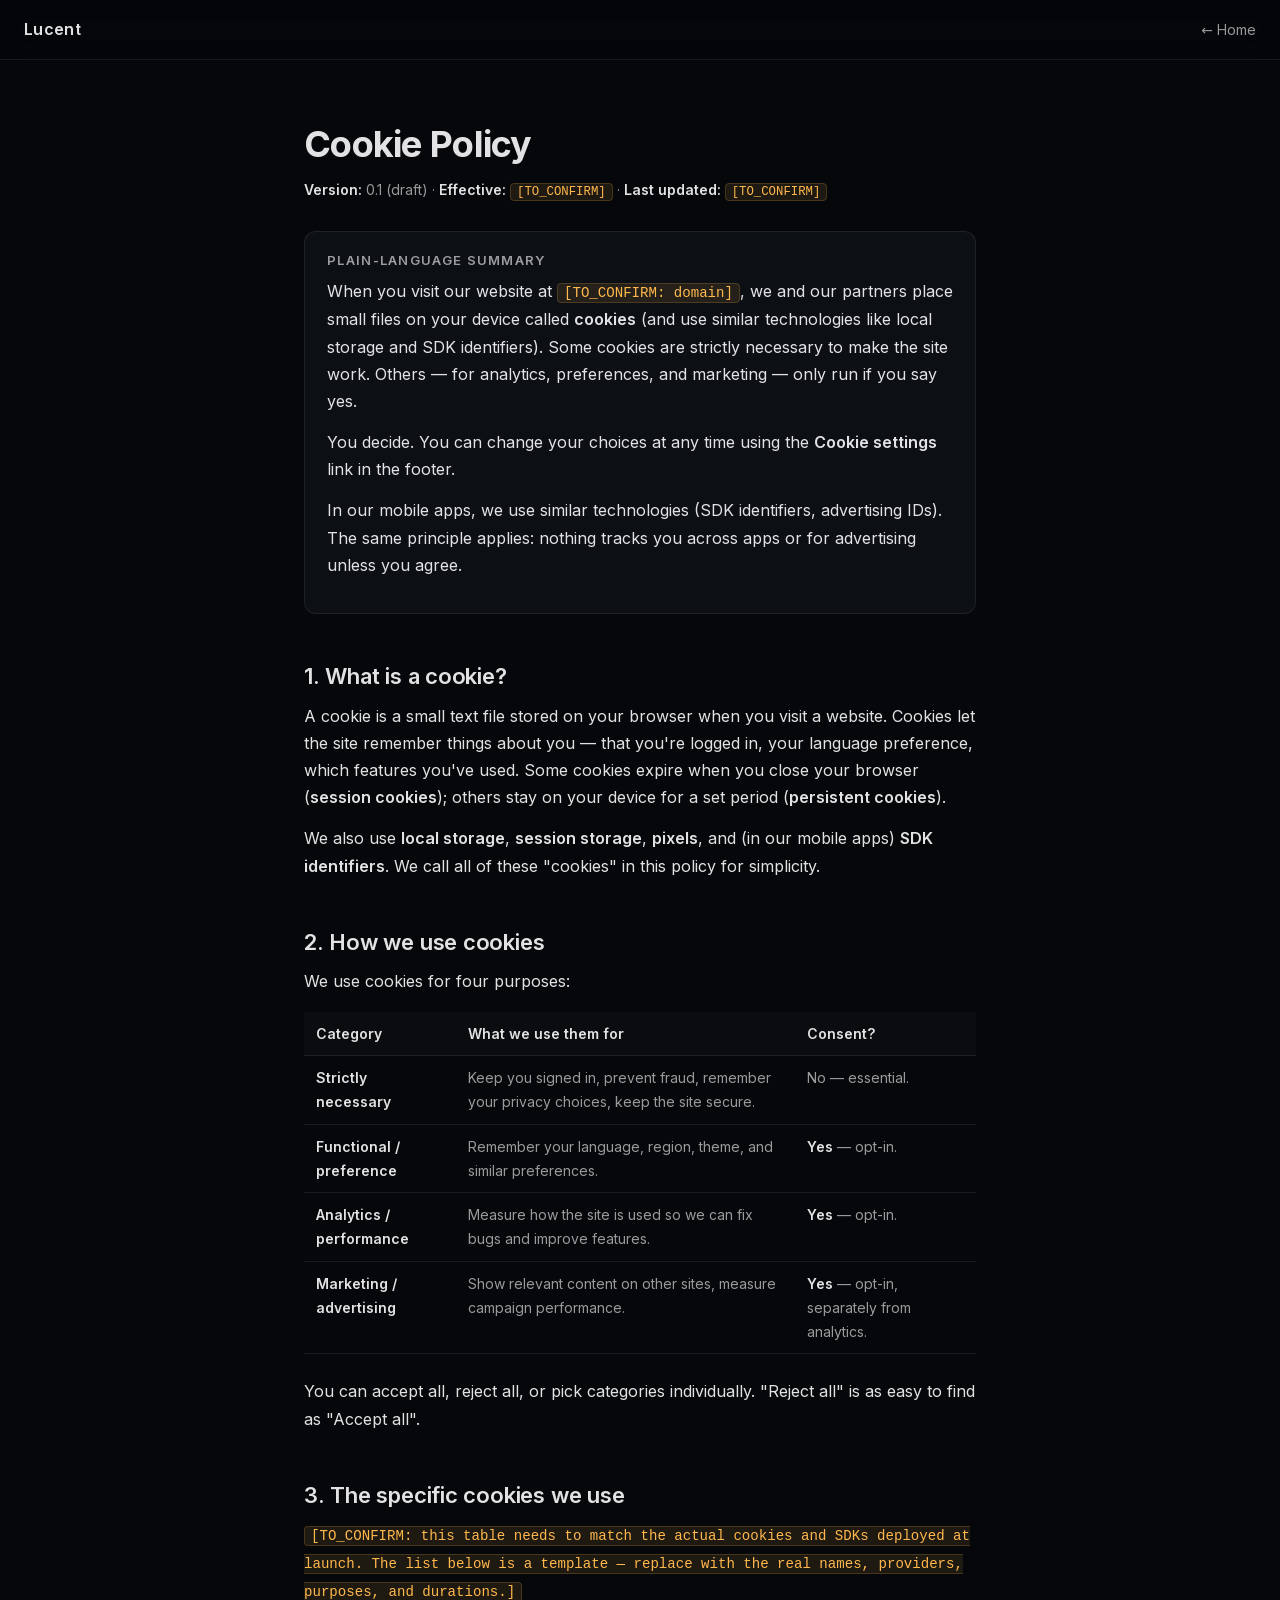
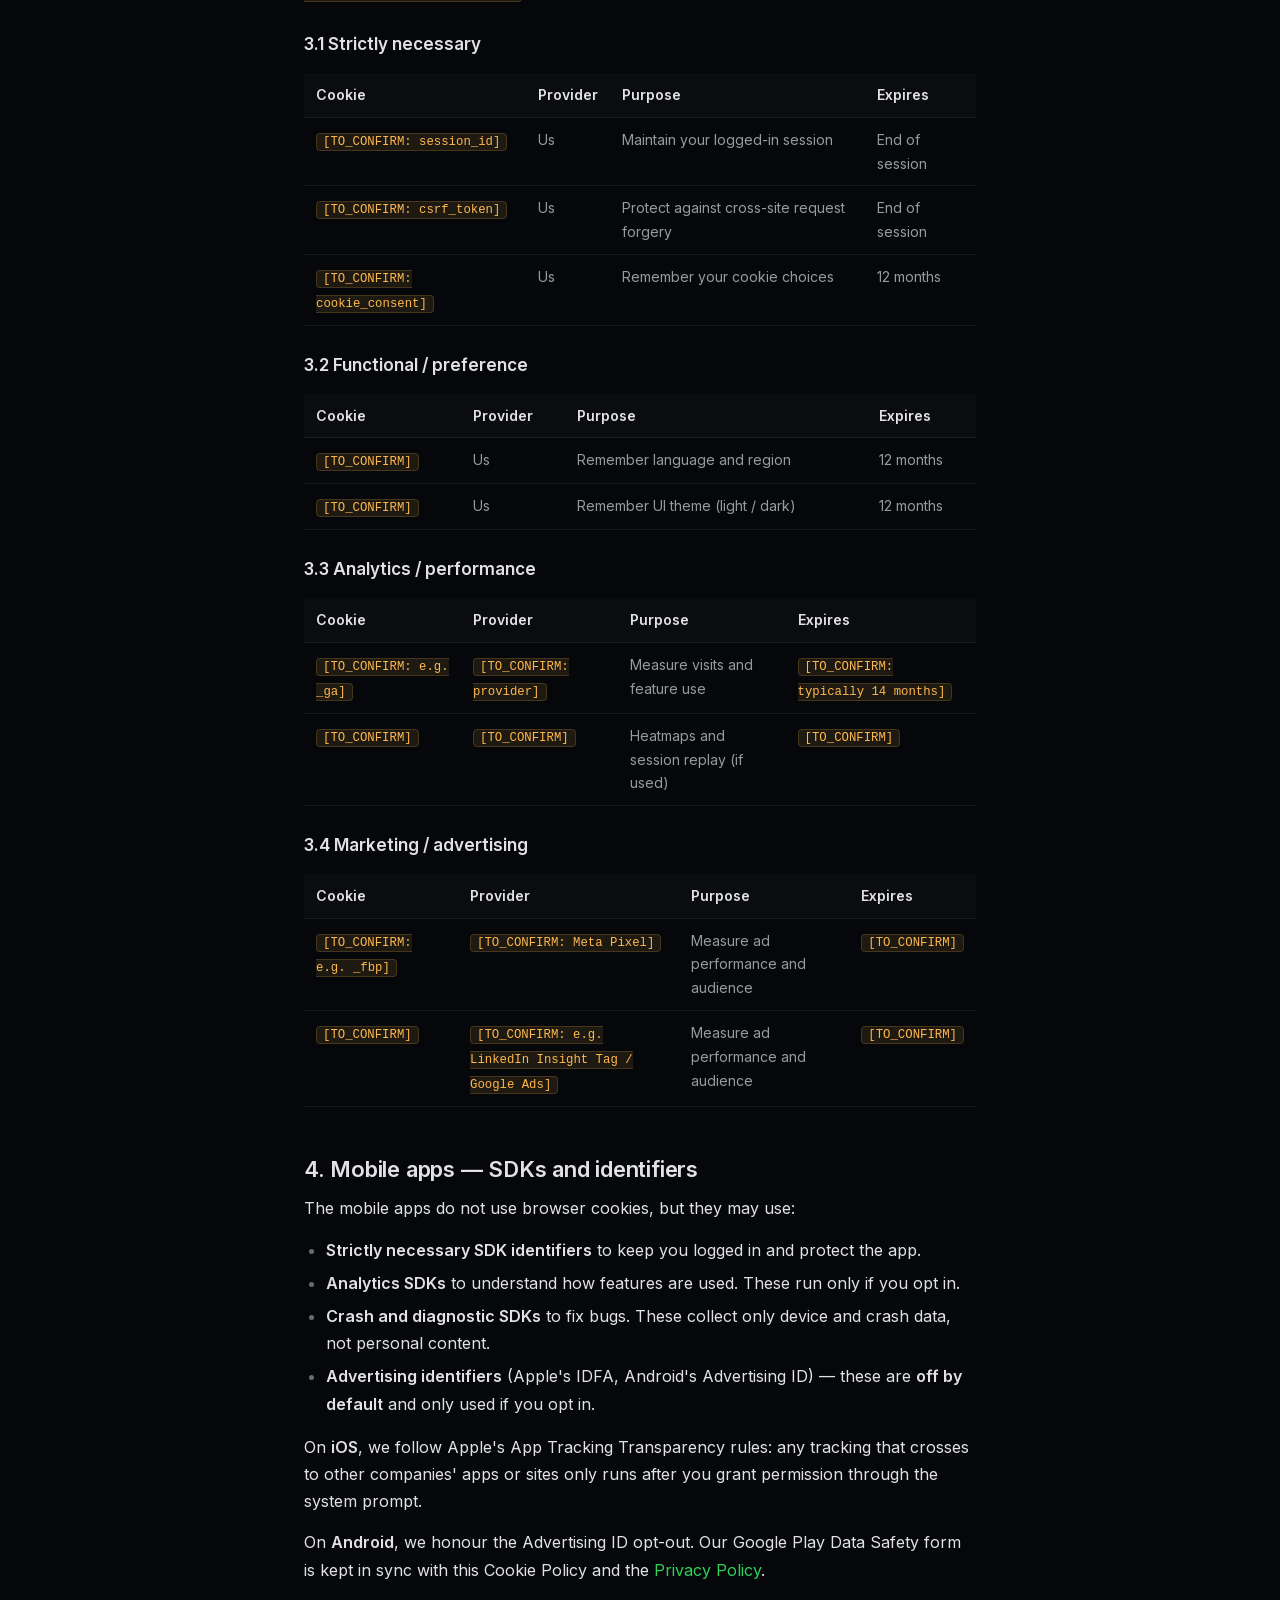
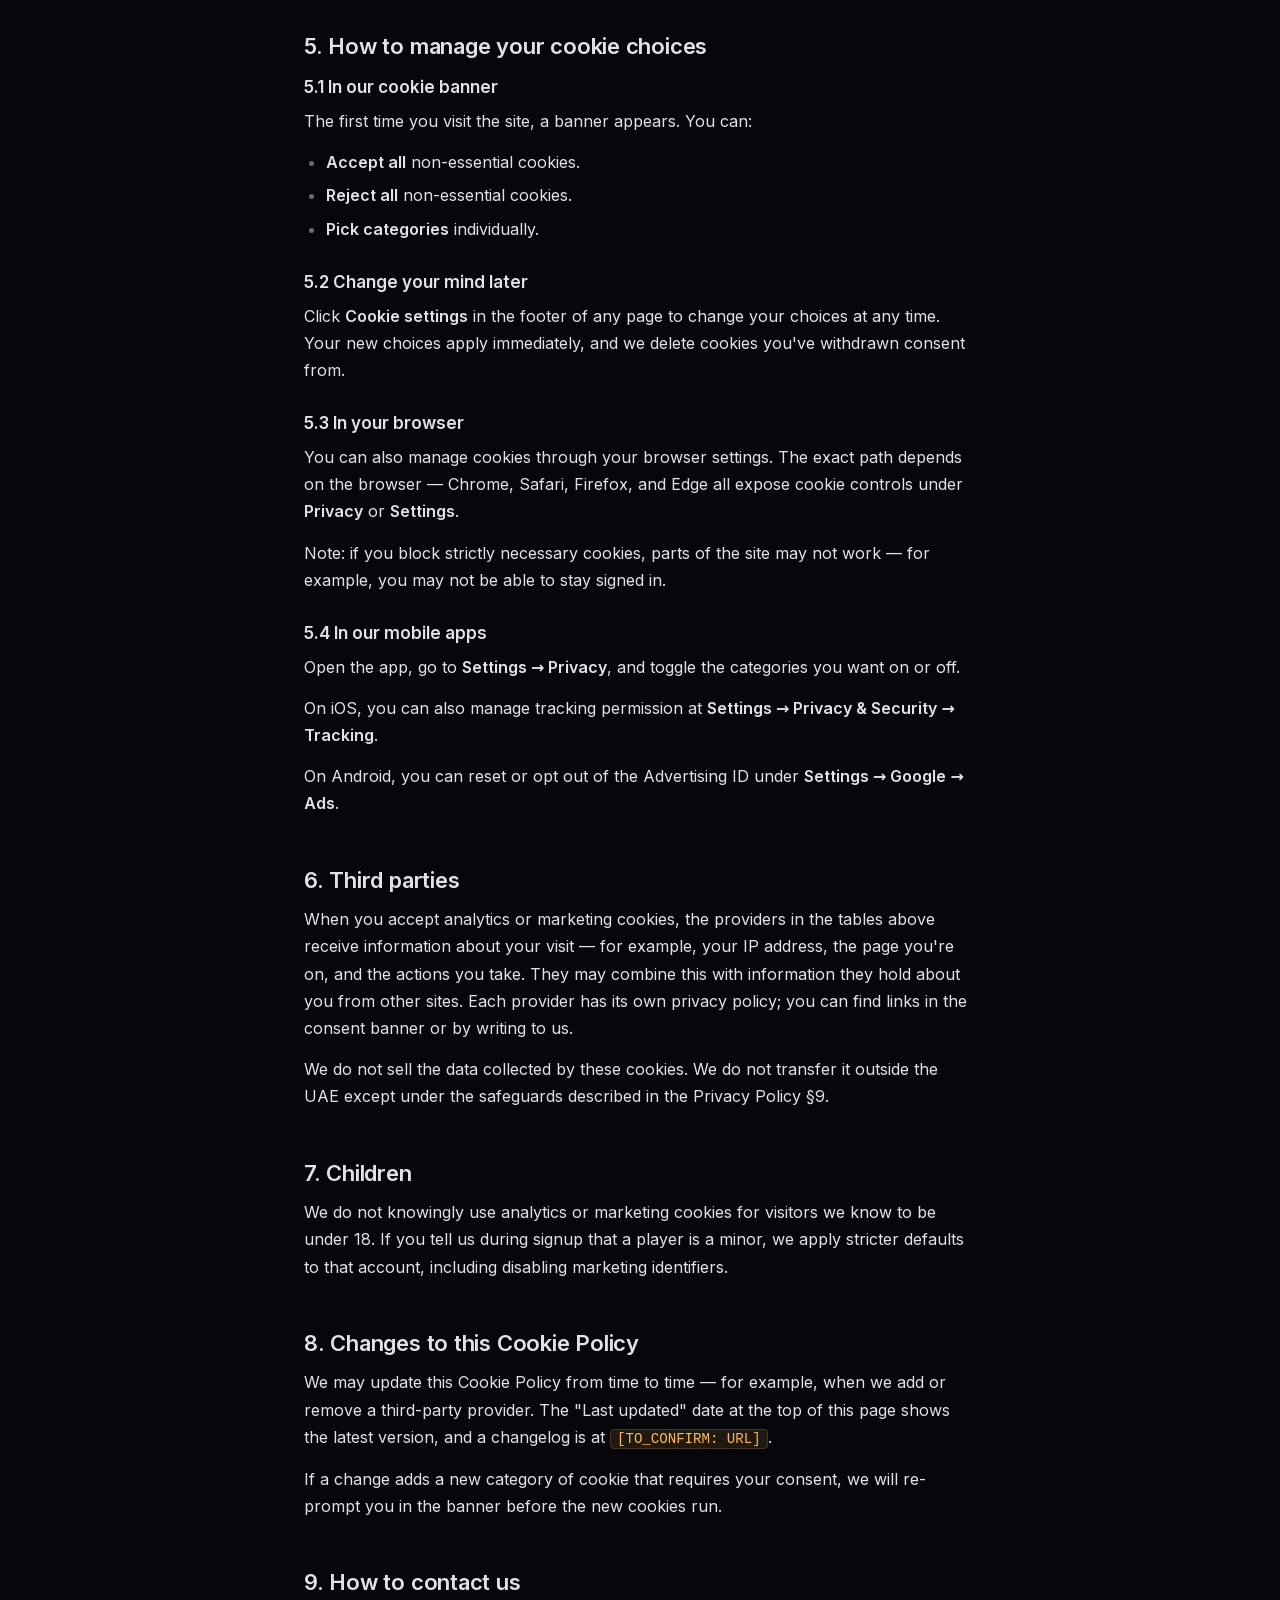
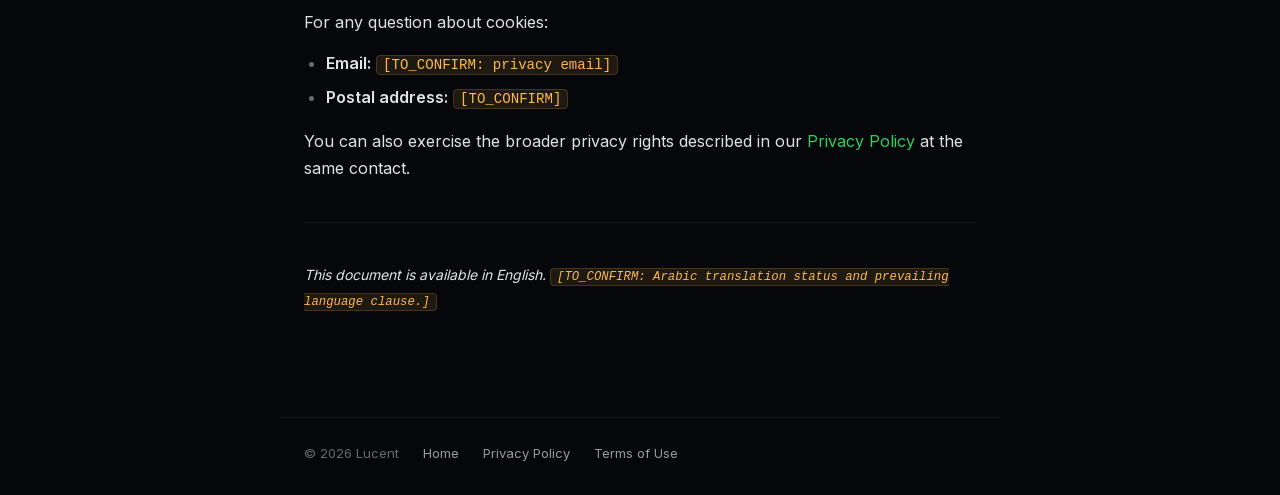
==== cookies.html @ 3e13d847 "Mobile perf, glass nav redesign, FAQ + legal pages Visual: - Translucent glass top nav using the off" ====
<!doctype html>
<html lang="en">
  <head>
    <meta charset="UTF-8" />
    <meta name="viewport" content="width=device-width, initial-scale=1.0" />
    <meta name="description" content="Lucent Cookie Policy." />
    <meta name="theme-color" content="#05070a" />
    <title>Cookie Policy &mdash; Lucent</title>
    <link rel="icon" href="data:," />
    <link rel="stylesheet" href="./assets/fonts/fonts.css" />
    <link rel="stylesheet" href="./legal-page.css" />
  </head>
  <body>
    <header class="legal-nav">
      <a class="legal-nav__brand" href="./index.html">Lucent</a>
      <a class="legal-nav__home" href="./index.html">&larr; Home</a>
    </header>

    <main class="legal">
      <h1>Cookie Policy</h1>
      <p class="meta"><strong>Version:</strong> 0.1 (draft) &middot; <strong>Effective:</strong> <code class="placeholder">[TO_CONFIRM]</code> &middot; <strong>Last updated:</strong> <code class="placeholder">[TO_CONFIRM]</code></p>

      <section class="summary">
        <h2>Plain-language summary</h2>
        <p>When you visit our website at <code class="placeholder">[TO_CONFIRM: domain]</code>, we and our partners place small files on your device called <strong>cookies</strong> (and use similar technologies like local storage and SDK identifiers). Some cookies are strictly necessary to make the site work. Others &mdash; for analytics, preferences, and marketing &mdash; only run if you say yes.</p>
        <p>You decide. You can change your choices at any time using the <strong>Cookie settings</strong> link in the footer.</p>
        <p>In our mobile apps, we use similar technologies (SDK identifiers, advertising IDs). The same principle applies: nothing tracks you across apps or for advertising unless you agree.</p>
      </section>

      <h2>1. What is a cookie?</h2>
      <p>A cookie is a small text file stored on your browser when you visit a website. Cookies let the site remember things about you &mdash; that you're logged in, your language preference, which features you've used. Some cookies expire when you close your browser (<strong>session cookies</strong>); others stay on your device for a set period (<strong>persistent cookies</strong>).</p>
      <p>We also use <strong>local storage</strong>, <strong>session storage</strong>, <strong>pixels</strong>, and (in our mobile apps) <strong>SDK identifiers</strong>. We call all of these "cookies" in this policy for simplicity.</p>

      <h2>2. How we use cookies</h2>
      <p>We use cookies for four purposes:</p>
      <table>
        <thead><tr><th>Category</th><th>What we use them for</th><th>Consent?</th></tr></thead>
        <tbody>
          <tr><td><strong>Strictly necessary</strong></td><td>Keep you signed in, prevent fraud, remember your privacy choices, keep the site secure.</td><td>No &mdash; essential.</td></tr>
          <tr><td><strong>Functional / preference</strong></td><td>Remember your language, region, theme, and similar preferences.</td><td><strong>Yes</strong> &mdash; opt-in.</td></tr>
          <tr><td><strong>Analytics / performance</strong></td><td>Measure how the site is used so we can fix bugs and improve features.</td><td><strong>Yes</strong> &mdash; opt-in.</td></tr>
          <tr><td><strong>Marketing / advertising</strong></td><td>Show relevant content on other sites, measure campaign performance.</td><td><strong>Yes</strong> &mdash; opt-in, separately from analytics.</td></tr>
        </tbody>
      </table>
      <p>You can accept all, reject all, or pick categories individually. "Reject all" is as easy to find as "Accept all".</p>

      <h2>3. The specific cookies we use</h2>
      <p><code class="placeholder">[TO_CONFIRM: this table needs to match the actual cookies and SDKs deployed at launch. The list below is a template &mdash; replace with the real names, providers, purposes, and durations.]</code></p>

      <h3>3.1 Strictly necessary</h3>
      <table>
        <thead><tr><th>Cookie</th><th>Provider</th><th>Purpose</th><th>Expires</th></tr></thead>
        <tbody>
          <tr><td><code class="placeholder">[TO_CONFIRM: session_id]</code></td><td>Us</td><td>Maintain your logged-in session</td><td>End of session</td></tr>
          <tr><td><code class="placeholder">[TO_CONFIRM: csrf_token]</code></td><td>Us</td><td>Protect against cross-site request forgery</td><td>End of session</td></tr>
          <tr><td><code class="placeholder">[TO_CONFIRM: cookie_consent]</code></td><td>Us</td><td>Remember your cookie choices</td><td>12 months</td></tr>
        </tbody>
      </table>

      <h3>3.2 Functional / preference</h3>
      <table>
        <thead><tr><th>Cookie</th><th>Provider</th><th>Purpose</th><th>Expires</th></tr></thead>
        <tbody>
          <tr><td><code class="placeholder">[TO_CONFIRM]</code></td><td>Us</td><td>Remember language and region</td><td>12 months</td></tr>
          <tr><td><code class="placeholder">[TO_CONFIRM]</code></td><td>Us</td><td>Remember UI theme (light / dark)</td><td>12 months</td></tr>
        </tbody>
      </table>

      <h3>3.3 Analytics / performance</h3>
      <table>
        <thead><tr><th>Cookie</th><th>Provider</th><th>Purpose</th><th>Expires</th></tr></thead>
        <tbody>
          <tr><td><code class="placeholder">[TO_CONFIRM: e.g. _ga]</code></td><td><code class="placeholder">[TO_CONFIRM: provider]</code></td><td>Measure visits and feature use</td><td><code class="placeholder">[TO_CONFIRM: typically 14 months]</code></td></tr>
          <tr><td><code class="placeholder">[TO_CONFIRM]</code></td><td><code class="placeholder">[TO_CONFIRM]</code></td><td>Heatmaps and session replay (if used)</td><td><code class="placeholder">[TO_CONFIRM]</code></td></tr>
        </tbody>
      </table>

      <h3>3.4 Marketing / advertising</h3>
      <table>
        <thead><tr><th>Cookie</th><th>Provider</th><th>Purpose</th><th>Expires</th></tr></thead>
        <tbody>
          <tr><td><code class="placeholder">[TO_CONFIRM: e.g. _fbp]</code></td><td><code class="placeholder">[TO_CONFIRM: Meta Pixel]</code></td><td>Measure ad performance and audience</td><td><code class="placeholder">[TO_CONFIRM]</code></td></tr>
          <tr><td><code class="placeholder">[TO_CONFIRM]</code></td><td><code class="placeholder">[TO_CONFIRM: e.g. LinkedIn Insight Tag / Google Ads]</code></td><td>Measure ad performance and audience</td><td><code class="placeholder">[TO_CONFIRM]</code></td></tr>
        </tbody>
      </table>

      <h2>4. Mobile apps &mdash; SDKs and identifiers</h2>
      <p>The mobile apps do not use browser cookies, but they may use:</p>
      <ul>
        <li><strong>Strictly necessary SDK identifiers</strong> to keep you logged in and protect the app.</li>
        <li><strong>Analytics SDKs</strong> to understand how features are used. These run only if you opt in.</li>
        <li><strong>Crash and diagnostic SDKs</strong> to fix bugs. These collect only device and crash data, not personal content.</li>
        <li><strong>Advertising identifiers</strong> (Apple's IDFA, Android's Advertising ID) &mdash; these are <strong>off by default</strong> and only used if you opt in.</li>
      </ul>
      <p>On <strong>iOS</strong>, we follow Apple's App Tracking Transparency rules: any tracking that crosses to other companies' apps or sites only runs after you grant permission through the system prompt.</p>
      <p>On <strong>Android</strong>, we honour the Advertising ID opt-out. Our Google Play Data Safety form is kept in sync with this Cookie Policy and the <a href="./privacy.html">Privacy Policy</a>.</p>

      <h2>5. How to manage your cookie choices</h2>

      <h3>5.1 In our cookie banner</h3>
      <p>The first time you visit the site, a banner appears. You can:</p>
      <ul>
        <li><strong>Accept all</strong> non-essential cookies.</li>
        <li><strong>Reject all</strong> non-essential cookies.</li>
        <li><strong>Pick categories</strong> individually.</li>
      </ul>

      <h3>5.2 Change your mind later</h3>
      <p>Click <strong>Cookie settings</strong> in the footer of any page to change your choices at any time. Your new choices apply immediately, and we delete cookies you've withdrawn consent from.</p>

      <h3>5.3 In your browser</h3>
      <p>You can also manage cookies through your browser settings. The exact path depends on the browser &mdash; Chrome, Safari, Firefox, and Edge all expose cookie controls under <strong>Privacy</strong> or <strong>Settings</strong>.</p>
      <p>Note: if you block strictly necessary cookies, parts of the site may not work &mdash; for example, you may not be able to stay signed in.</p>

      <h3>5.4 In our mobile apps</h3>
      <p>Open the app, go to <strong>Settings &rarr; Privacy</strong>, and toggle the categories you want on or off.</p>
      <p>On iOS, you can also manage tracking permission at <strong>Settings &rarr; Privacy &amp; Security &rarr; Tracking</strong>.</p>
      <p>On Android, you can reset or opt out of the Advertising ID under <strong>Settings &rarr; Google &rarr; Ads</strong>.</p>

      <h2>6. Third parties</h2>
      <p>When you accept analytics or marketing cookies, the providers in the tables above receive information about your visit &mdash; for example, your IP address, the page you're on, and the actions you take. They may combine this with information they hold about you from other sites. Each provider has its own privacy policy; you can find links in the consent banner or by writing to us.</p>
      <p>We do not sell the data collected by these cookies. We do not transfer it outside the UAE except under the safeguards described in the Privacy Policy &sect;9.</p>

      <h2>7. Children</h2>
      <p>We do not knowingly use analytics or marketing cookies for visitors we know to be under 18. If you tell us during signup that a player is a minor, we apply stricter defaults to that account, including disabling marketing identifiers.</p>

      <h2>8. Changes to this Cookie Policy</h2>
      <p>We may update this Cookie Policy from time to time &mdash; for example, when we add or remove a third-party provider. The "Last updated" date at the top of this page shows the latest version, and a changelog is at <code class="placeholder">[TO_CONFIRM: URL]</code>.</p>
      <p>If a change adds a new category of cookie that requires your consent, we will re-prompt you in the banner before the new cookies run.</p>

      <h2>9. How to contact us</h2>
      <p>For any question about cookies:</p>
      <ul>
        <li><strong>Email:</strong> <code class="placeholder">[TO_CONFIRM: privacy email]</code></li>
        <li><strong>Postal address:</strong> <code class="placeholder">[TO_CONFIRM]</code></li>
      </ul>
      <p>You can also exercise the broader privacy rights described in our <a href="./privacy.html">Privacy Policy</a> at the same contact.</p>

      <hr />
      <p class="meta"><em>This document is available in English. <code class="placeholder">[TO_CONFIRM: Arabic translation status and prevailing language clause.]</code></em></p>
    </main>

    <footer class="legal-footer">
      <span>&copy; 2026 Lucent</span>
      <a href="./index.html">Home</a>
      <a href="./privacy.html">Privacy Policy</a>
      <a href="./terms.html">Terms of Use</a>
    </footer>
  </body>
</html>
---- assets/fonts/fonts.css ----
/* Self-hosted fonts, latin subset only.
   Replaces the Google Fonts CSS link to remove an external DNS roundtrip
   and trim payload. Total: ~76 KB across 4 files. */

@font-face {
  font-family: 'Inter';
  font-style: normal;
  font-weight: 300 700;
  font-display: swap;
  src: url('./Inter-Variable-latin.woff2') format('woff2-variations'),
       url('./Inter-Variable-latin.woff2') format('woff2');
  unicode-range: U+0000-00FF, U+0131, U+0152-0153, U+02BB-02BC, U+02C6, U+02DA, U+02DC, U+0304, U+0308, U+0329, U+2000-206F, U+20AC, U+2122, U+2191, U+2193, U+2212, U+2215, U+FEFF, U+FFFD;
}

@font-face {
  font-family: 'Oswald';
  font-style: normal;
  font-weight: 600;
  font-display: swap;
  src: url('./Oswald-600-latin.woff2') format('woff2');
  unicode-range: U+0000-00FF, U+0131, U+0152-0153, U+02BB-02BC, U+02C6, U+02DA, U+02DC, U+0304, U+0308, U+0329, U+2000-206F, U+20AC, U+2122, U+2191, U+2193, U+2212, U+2215, U+FEFF, U+FFFD;
}

@font-face {
  font-family: 'Poppins';
  font-style: normal;
  font-weight: 400;
  font-display: swap;
  src: url('./Poppins-400-latin.woff2') format('woff2');
  unicode-range: U+0000-00FF, U+0131, U+0152-0153, U+02BB-02BC, U+02C6, U+02DA, U+02DC, U+0304, U+0308, U+0329, U+2000-206F, U+20AC, U+2122, U+2191, U+2193, U+2212, U+2215, U+FEFF, U+FFFD;
}

@font-face {
  font-family: 'Poppins';
  font-style: normal;
  font-weight: 500;
  font-display: swap;
  src: url('./Poppins-500-latin.woff2') format('woff2');
  unicode-range: U+0000-00FF, U+0131, U+0152-0153, U+02BB-02BC, U+02C6, U+02DA, U+02DC, U+0304, U+0308, U+0329, U+2000-206F, U+20AC, U+2122, U+2191, U+2193, U+2212, U+2215, U+FEFF, U+FFFD;
}
---- legal-page.css ----
/* Legal page (privacy / terms / cookies)
   Minimal, readable, dark-themed to match the marketing site.
   No dependency on the marketing-page stylesheets. */

:root {
  --legal-bg: #05070a;
  --legal-surface: #0c0f14;
  --legal-text: rgba(245, 245, 247, 0.92);
  --legal-text-muted: rgba(245, 245, 247, 0.62);
  --legal-text-faint: rgba(245, 245, 247, 0.42);
  --legal-rule: rgba(245, 245, 247, 0.08);
  --legal-accent: #30d158;
  --legal-warn: #ffb84d;
  --legal-max-width: 720px;
}

* { box-sizing: border-box; }

html { -webkit-text-size-adjust: 100%; }

body {
  margin: 0;
  background: var(--legal-bg);
  color: var(--legal-text);
  font-family: 'Inter', system-ui, -apple-system, BlinkMacSystemFont, sans-serif;
  font-size: 16px;
  line-height: 1.7;
  font-weight: 400;
  -webkit-font-smoothing: antialiased;
  -moz-osx-font-smoothing: grayscale;
}

a { color: var(--legal-accent); text-decoration: none; }
a:hover, a:focus-visible { text-decoration: underline; text-underline-offset: 3px; }
a:focus-visible { outline: 2px solid var(--legal-accent); outline-offset: 3px; border-radius: 2px; }

.legal-nav {
  position: sticky;
  top: 0;
  z-index: 10;
  display: flex;
  align-items: center;
  justify-content: space-between;
  padding: 16px 24px;
  background: rgba(5, 7, 10, 0.85);
  backdrop-filter: blur(14px);
  border-bottom: 1px solid var(--legal-rule);
}

.legal-nav__brand {
  font-weight: 600;
  font-size: 16px;
  letter-spacing: 0.02em;
  color: var(--legal-text);
}

.legal-nav__home {
  font-size: 14px;
  color: var(--legal-text-muted);
}

.legal-nav__home:hover { color: var(--legal-text); text-decoration: none; }

main.legal {
  max-width: var(--legal-max-width);
  margin: 0 auto;
  padding: 64px 24px 96px;
}

.legal h1 {
  font-size: 36px;
  line-height: 1.15;
  font-weight: 700;
  margin: 0 0 12px;
  letter-spacing: -0.02em;
}

.legal h2 {
  font-size: 22px;
  line-height: 1.3;
  font-weight: 600;
  margin: 48px 0 12px;
  letter-spacing: -0.01em;
}

.legal h3 {
  font-size: 17px;
  line-height: 1.4;
  font-weight: 600;
  margin: 28px 0 8px;
  color: var(--legal-text);
}

.legal h2 + h3 { margin-top: 16px; }

.legal p { margin: 0 0 14px; }

.legal ul, .legal ol { margin: 0 0 16px; padding-left: 22px; }
.legal li { margin-bottom: 6px; }
.legal li::marker { color: var(--legal-text-faint); }

.legal strong { color: var(--legal-text); font-weight: 600; }
.legal em { color: var(--legal-text); font-style: italic; }

.legal hr {
  border: 0;
  height: 1px;
  background: var(--legal-rule);
  margin: 40px 0;
}

.legal blockquote {
  margin: 16px 0;
  padding: 12px 16px;
  border-left: 2px solid var(--legal-accent);
  color: var(--legal-text-muted);
  background: rgba(48, 209, 88, 0.04);
}

.legal .meta {
  color: var(--legal-text-muted);
  font-size: 14px;
  margin: 0 0 8px;
}

.legal .summary {
  padding: 20px 22px;
  background: var(--legal-surface);
  border: 1px solid var(--legal-rule);
  border-radius: 12px;
  margin: 28px 0;
}

.legal .summary h2 {
  font-size: 13px;
  font-weight: 600;
  text-transform: uppercase;
  letter-spacing: 0.1em;
  color: var(--legal-text-muted);
  margin: 0 0 10px;
}

.legal table {
  width: 100%;
  border-collapse: collapse;
  margin: 16px 0 24px;
  font-size: 14px;
}

.legal th, .legal td {
  text-align: left;
  vertical-align: top;
  padding: 10px 12px;
  border-bottom: 1px solid var(--legal-rule);
}

.legal th {
  font-weight: 600;
  color: var(--legal-text);
  background: rgba(245, 245, 247, 0.02);
}

.legal td { color: var(--legal-text-muted); }

.legal code, .legal .placeholder {
  font-family: ui-monospace, 'SF Mono', Menlo, Consolas, monospace;
  font-size: 0.88em;
  padding: 1px 6px;
  background: rgba(255, 184, 77, 0.1);
  color: var(--legal-warn);
  border-radius: 4px;
  border: 1px solid rgba(255, 184, 77, 0.18);
}

.legal-footer {
  max-width: var(--legal-max-width);
  margin: 0 auto;
  padding: 24px 24px 48px;
  border-top: 1px solid var(--legal-rule);
  display: flex;
  flex-wrap: wrap;
  gap: 12px 24px;
  font-size: 13px;
  color: var(--legal-text-faint);
}

.legal-footer a { color: var(--legal-text-muted); }
.legal-footer a:hover { color: var(--legal-text); text-decoration: none; }

@media (max-width: 540px) {
  main.legal { padding: 40px 20px 64px; }
  .legal h1 { font-size: 28px; }
  .legal h2 { font-size: 19px; margin-top: 36px; }
  .legal table { font-size: 13px; }
  .legal th, .legal td { padding: 8px 10px; }
}
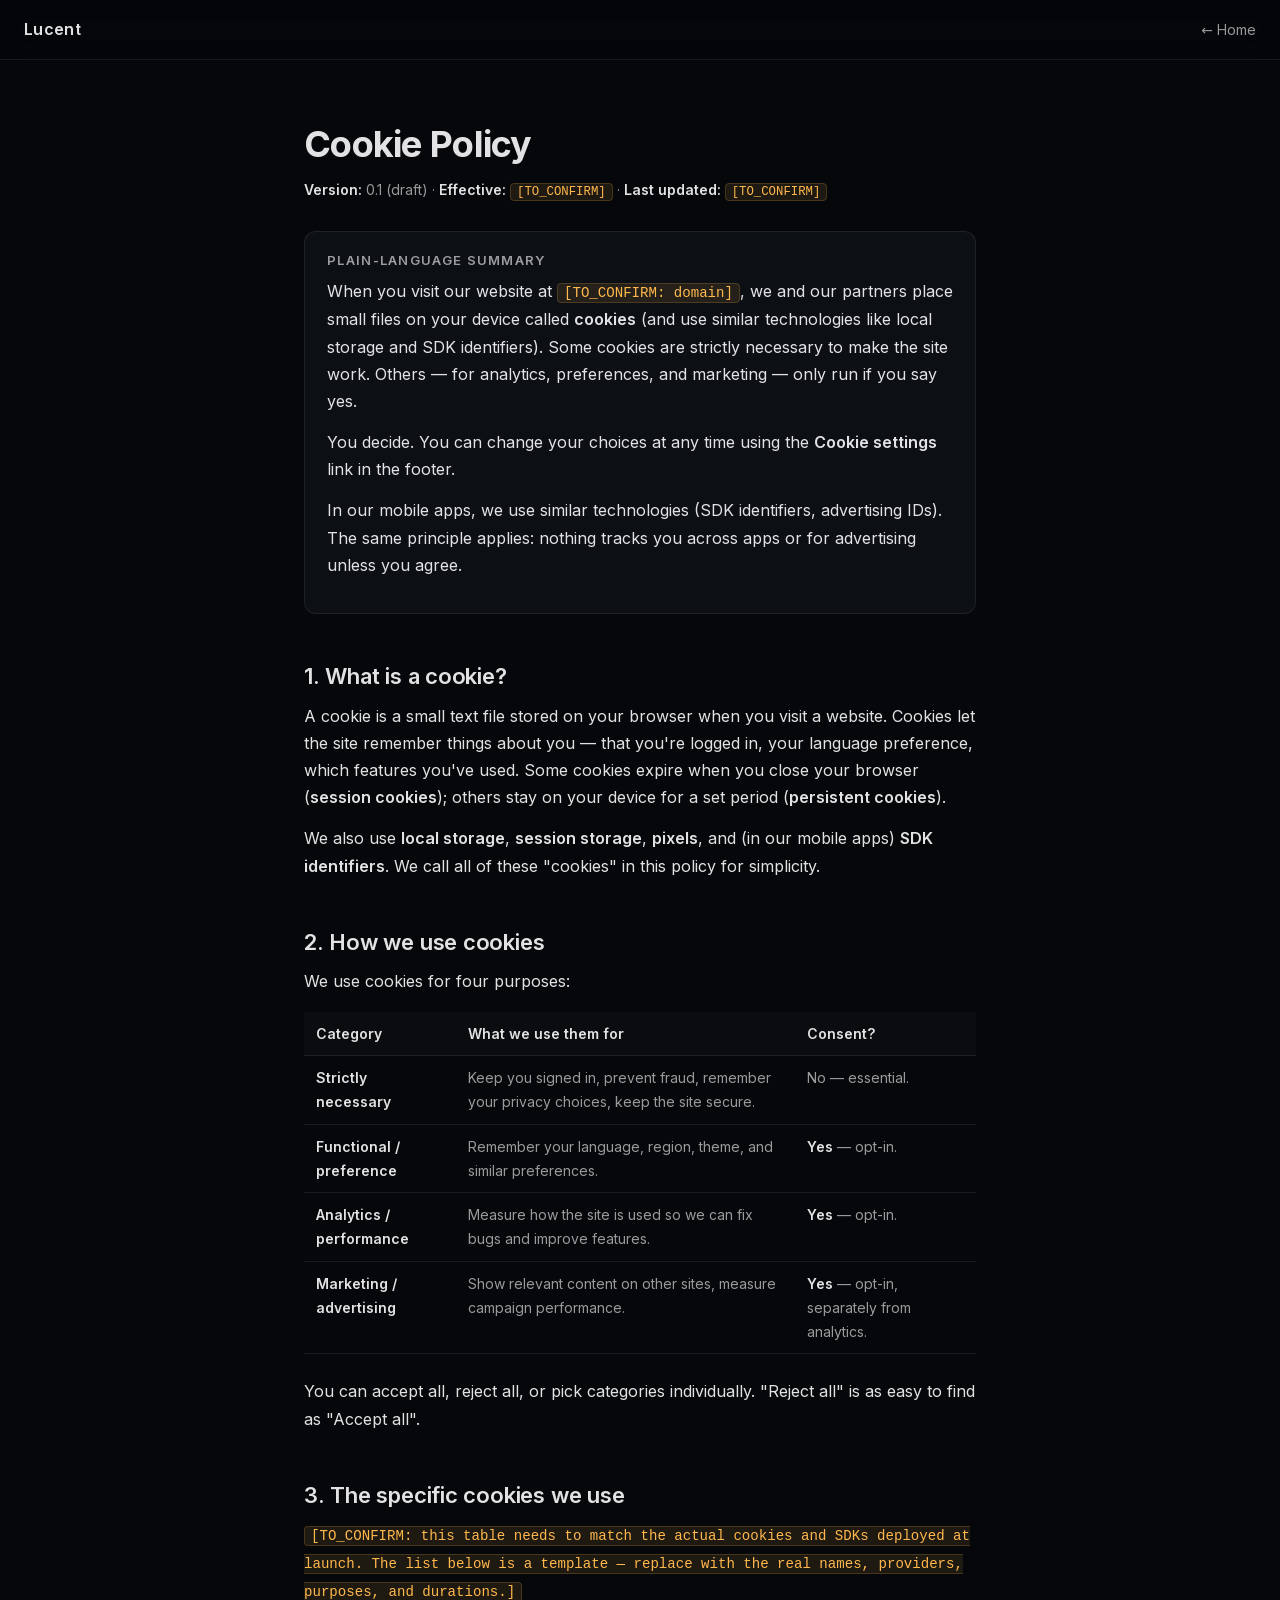
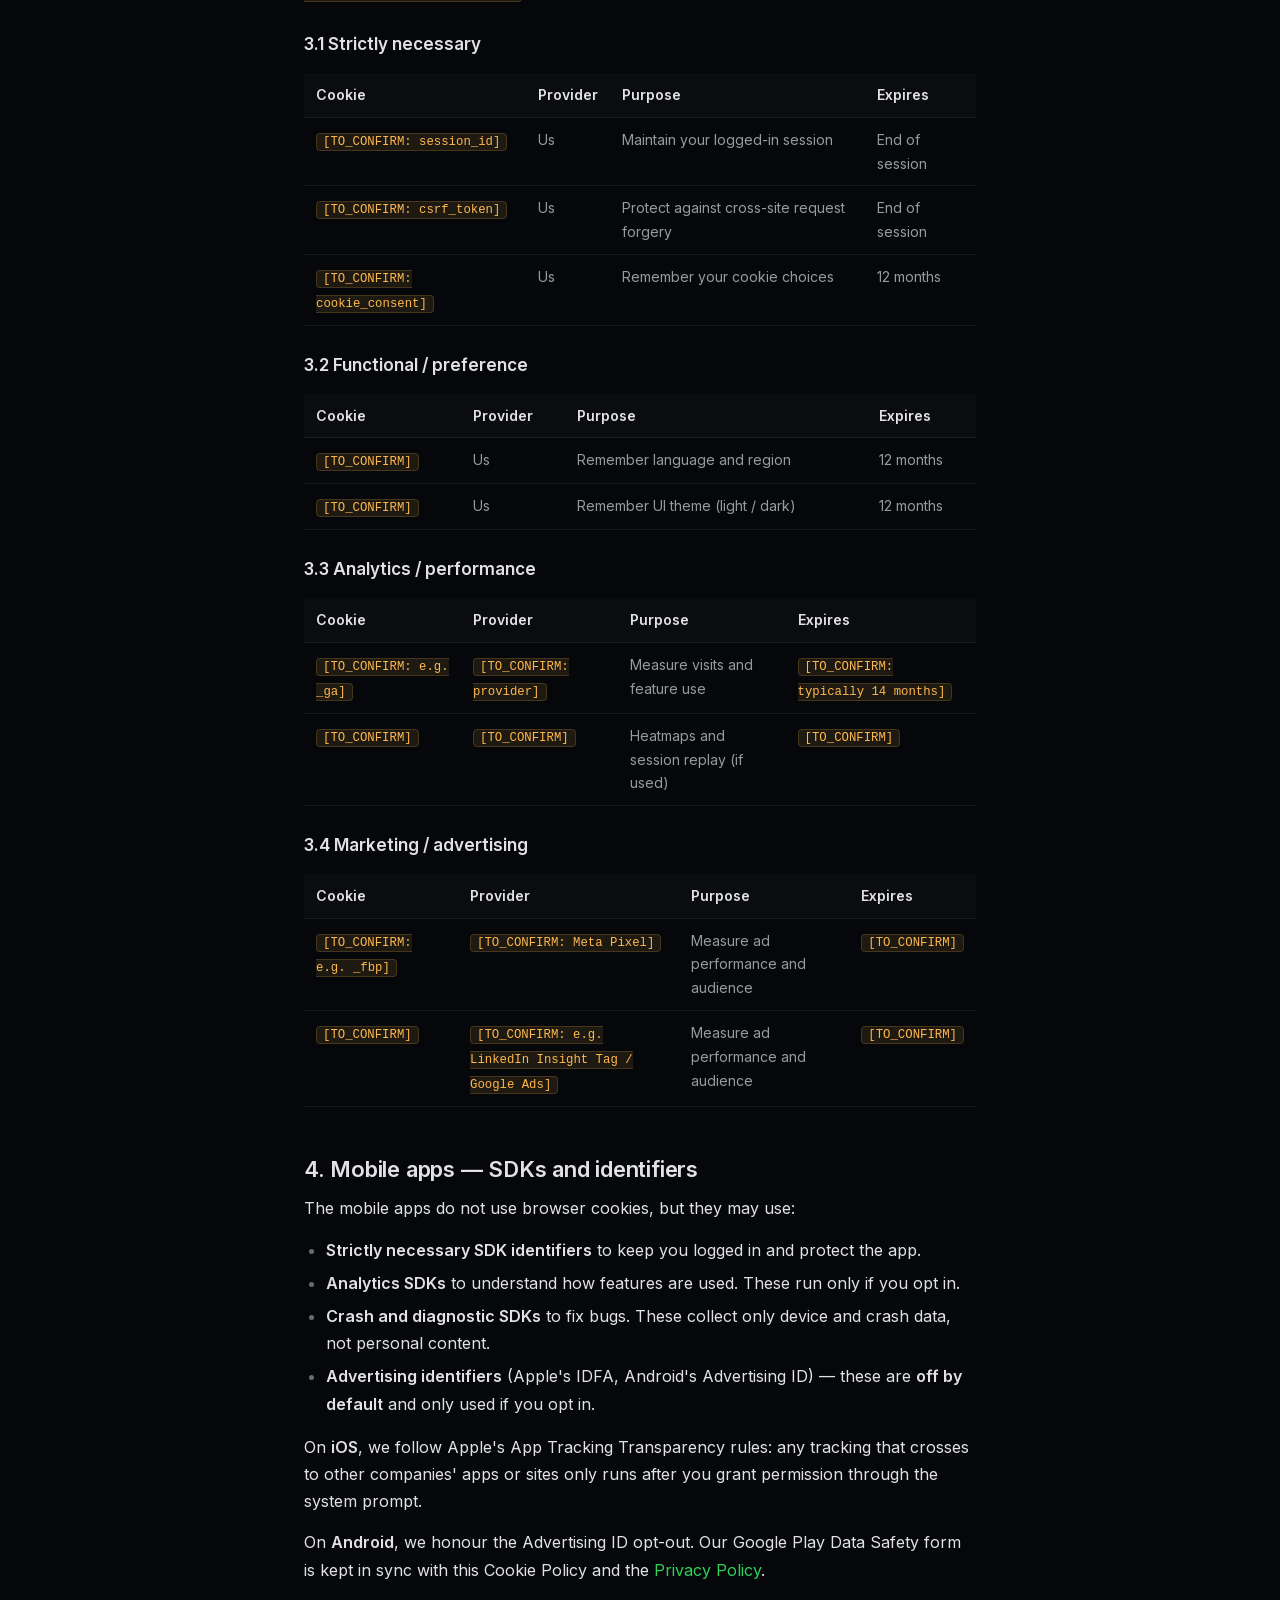
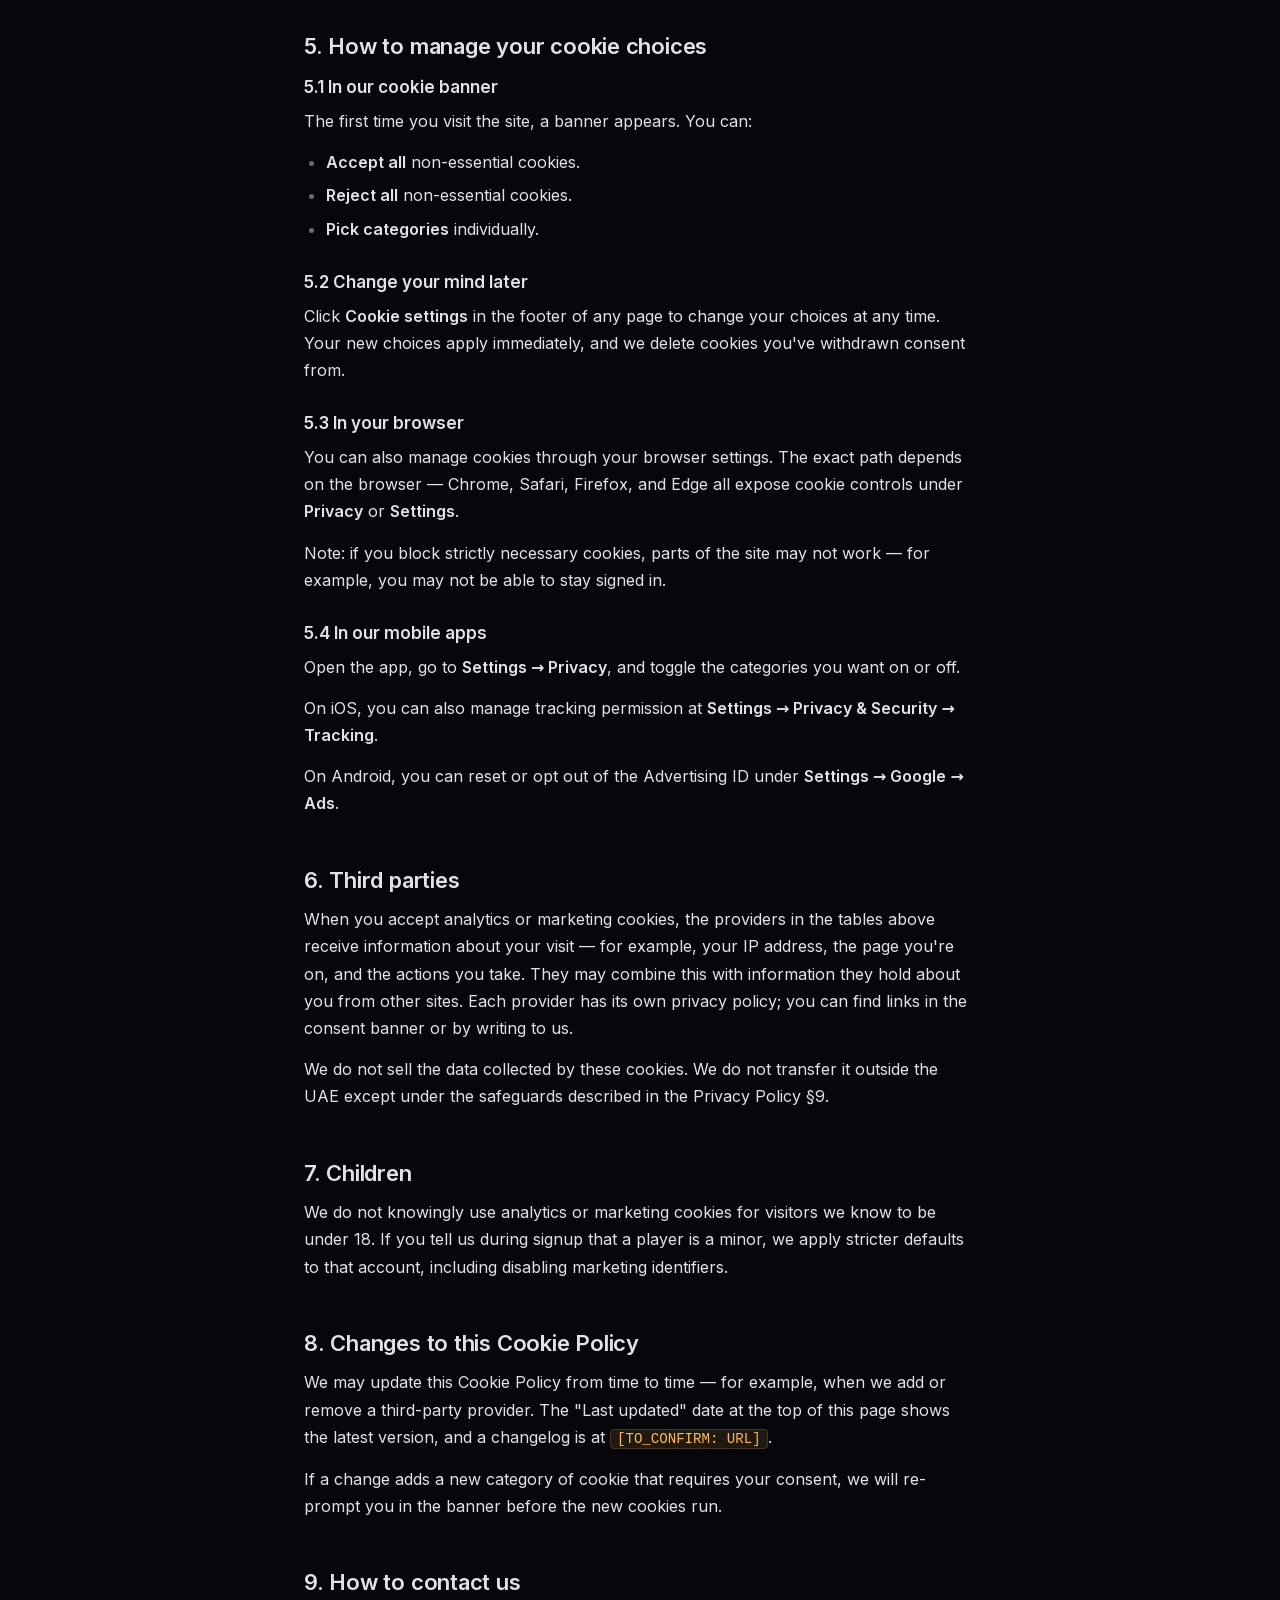
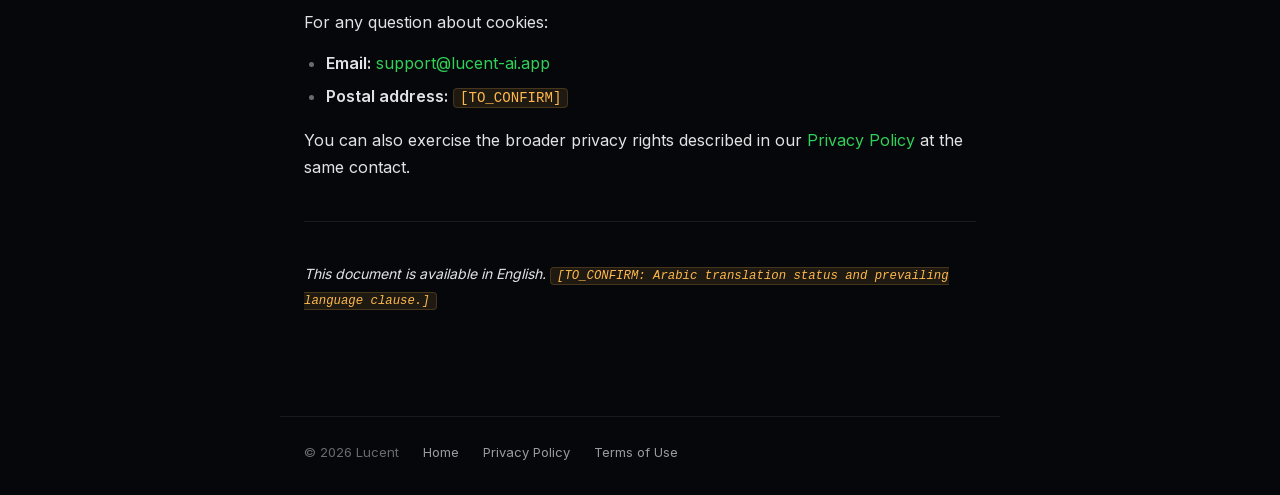
==== commit 075179f2: "Add brand favicon and wire support@lucent-ai.app contact email - Cropped the dual-pennant mark from " ====
--- a/cookies.html
+++ b/cookies.html
@@ -6,7 +6,9 @@
     <meta name="description" content="Lucent Cookie Policy." />
     <meta name="theme-color" content="#05070a" />
     <title>Cookie Policy &mdash; Lucent</title>
-    <link rel="icon" href="data:," />
+    <link rel="icon" type="image/png" sizes="32x32" href="./favicon-32.png" />
+    <link rel="icon" type="image/png" sizes="192x192" href="./favicon-192.png" />
+    <link rel="apple-touch-icon" href="./apple-touch-icon.png" />
     <link rel="stylesheet" href="./assets/fonts/fonts.css" />
     <link rel="stylesheet" href="./legal-page.css" />
   </head>
@@ -131,7 +133,7 @@
       <h2>9. How to contact us</h2>
       <p>For any question about cookies:</p>
       <ul>
-        <li><strong>Email:</strong> <code class="placeholder">[TO_CONFIRM: privacy email]</code></li>
+        <li><strong>Email:</strong> <a href="mailto:support@lucent-ai.app">support@lucent-ai.app</a></li>
         <li><strong>Postal address:</strong> <code class="placeholder">[TO_CONFIRM]</code></li>
       </ul>
       <p>You can also exercise the broader privacy rights described in our <a href="./privacy.html">Privacy Policy</a> at the same contact.</p>
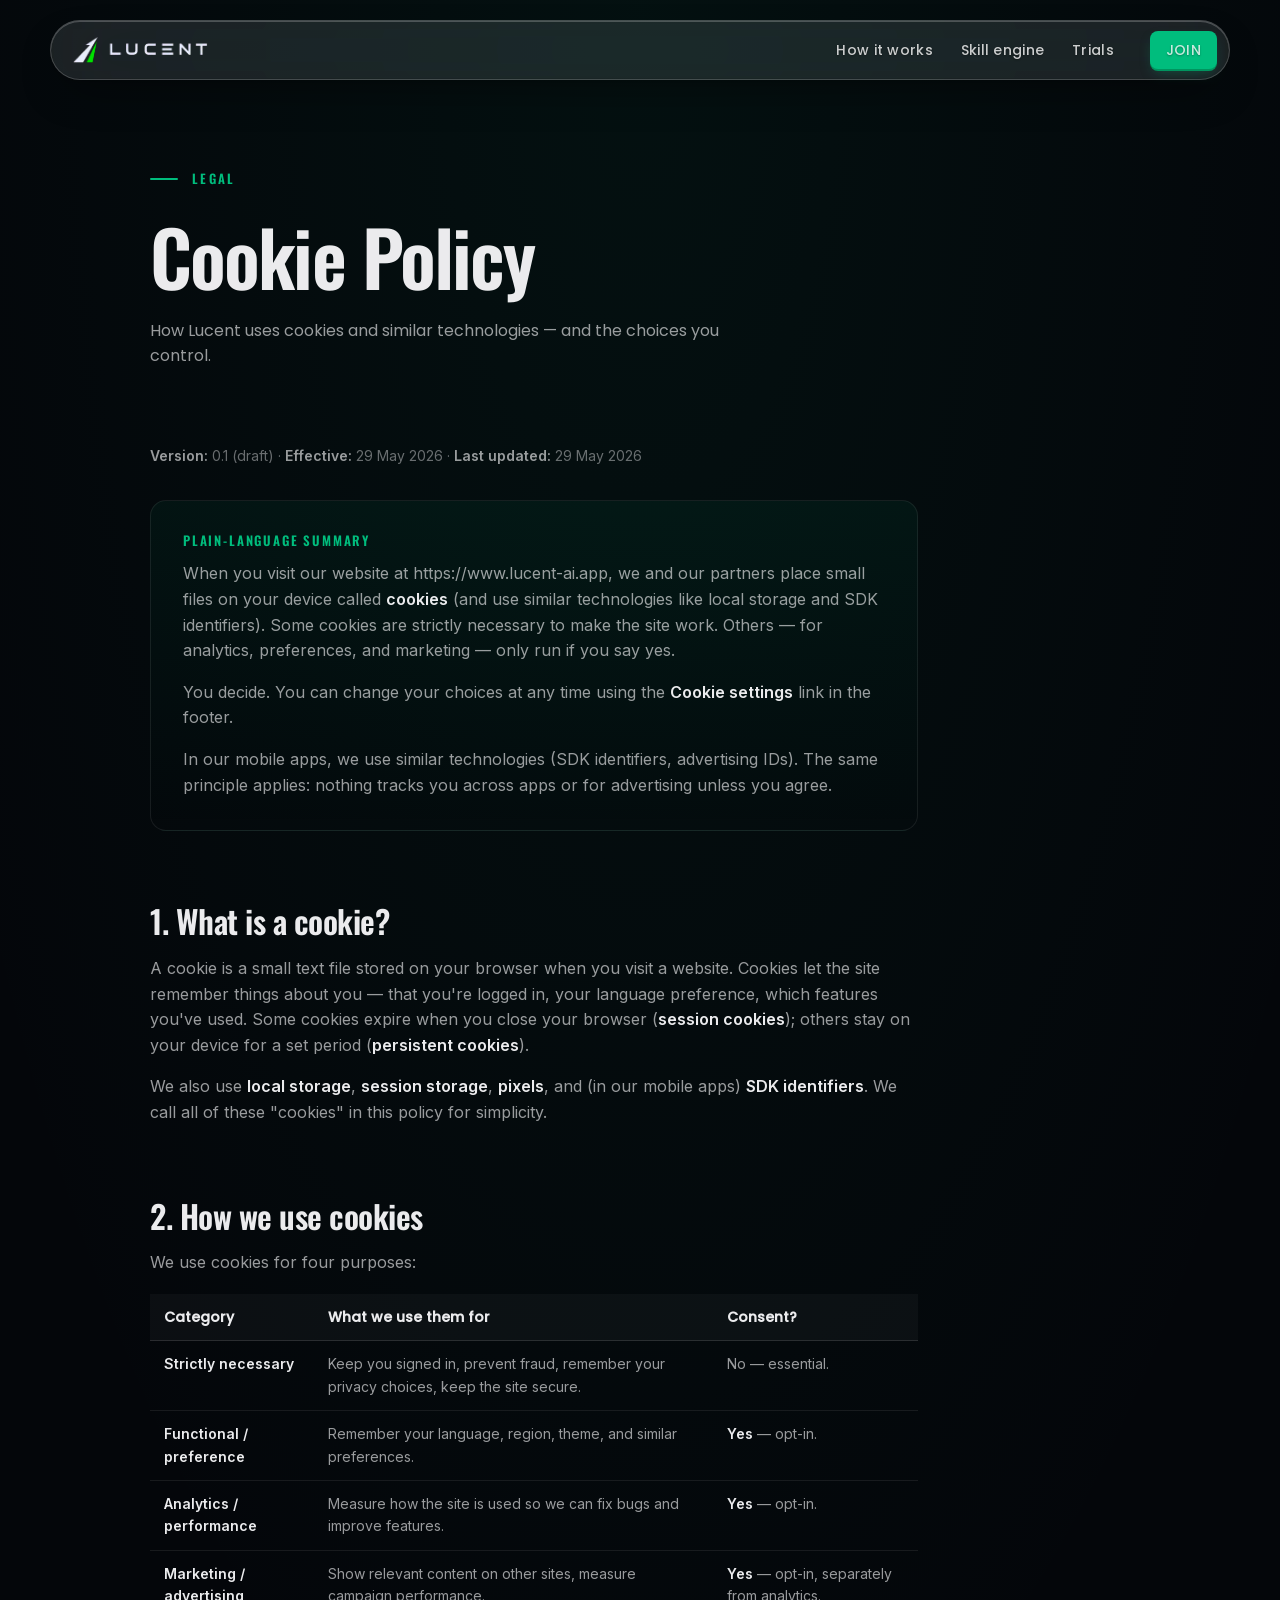
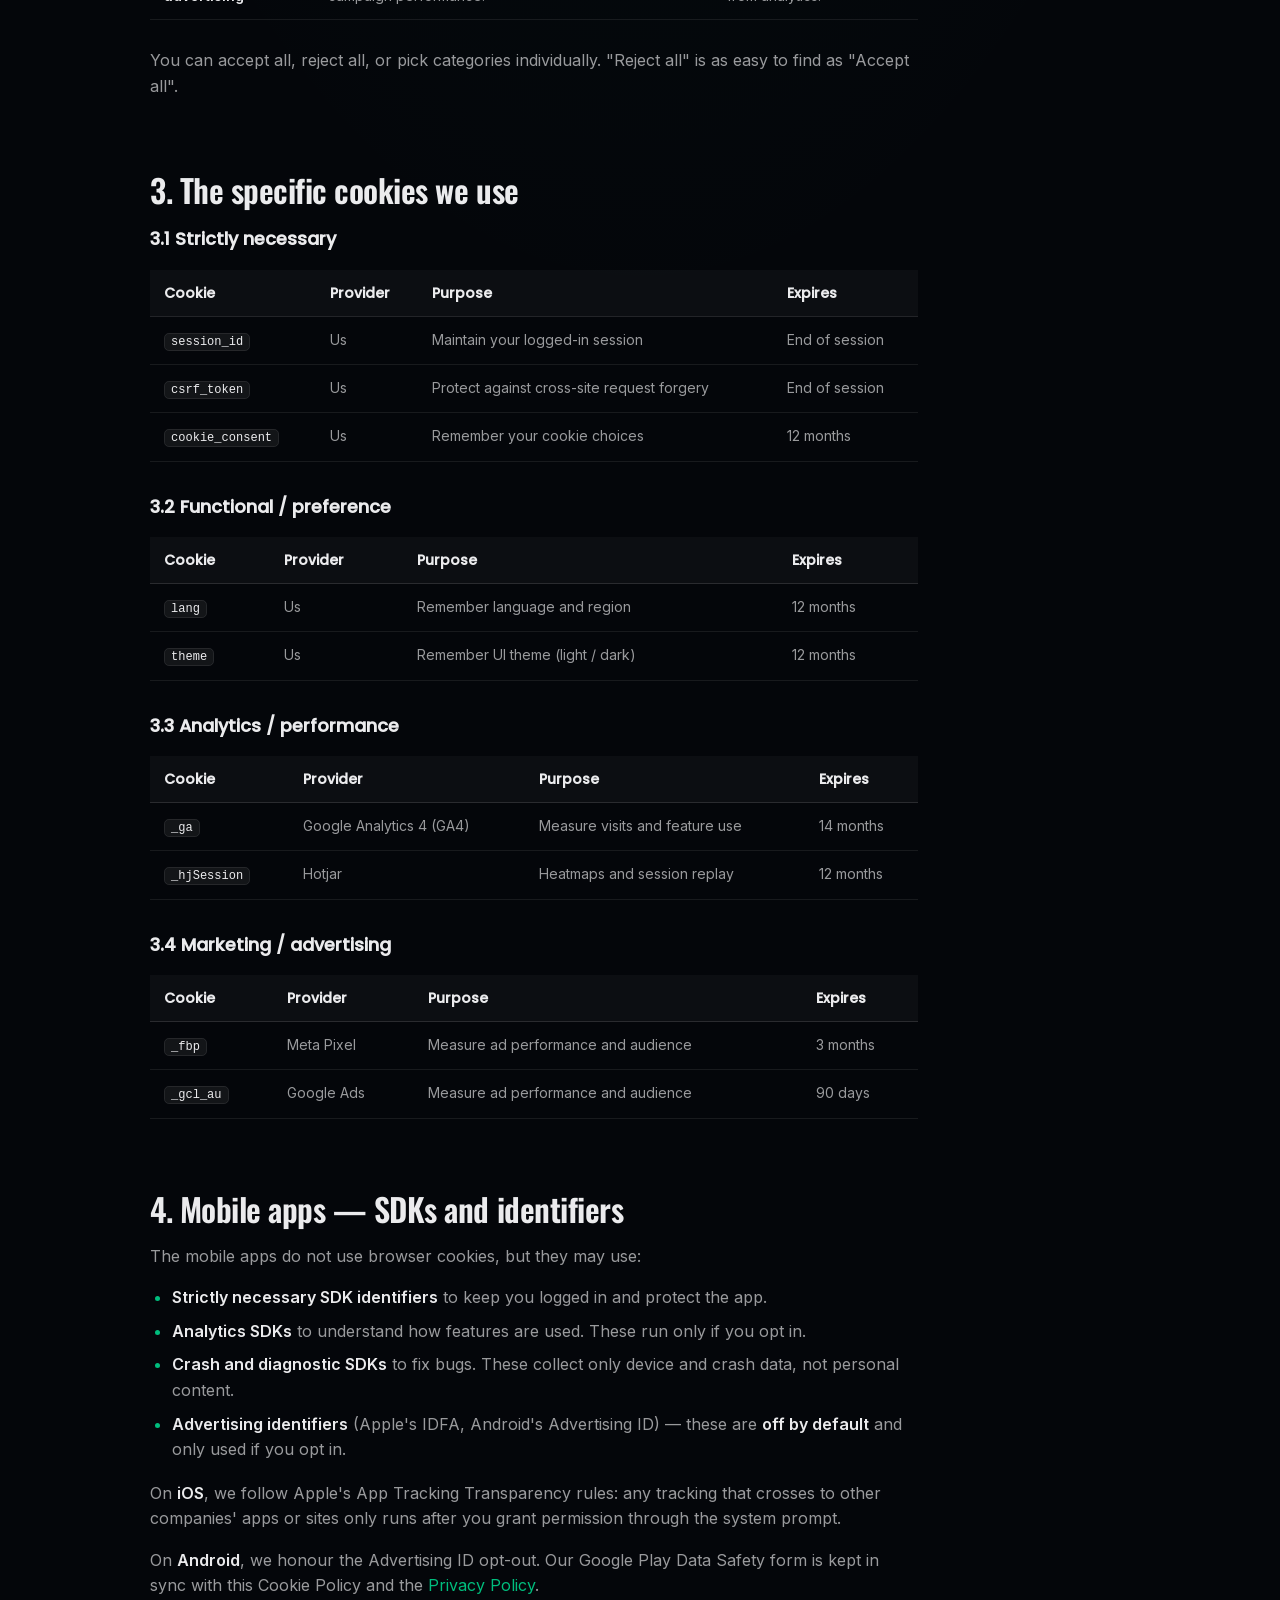
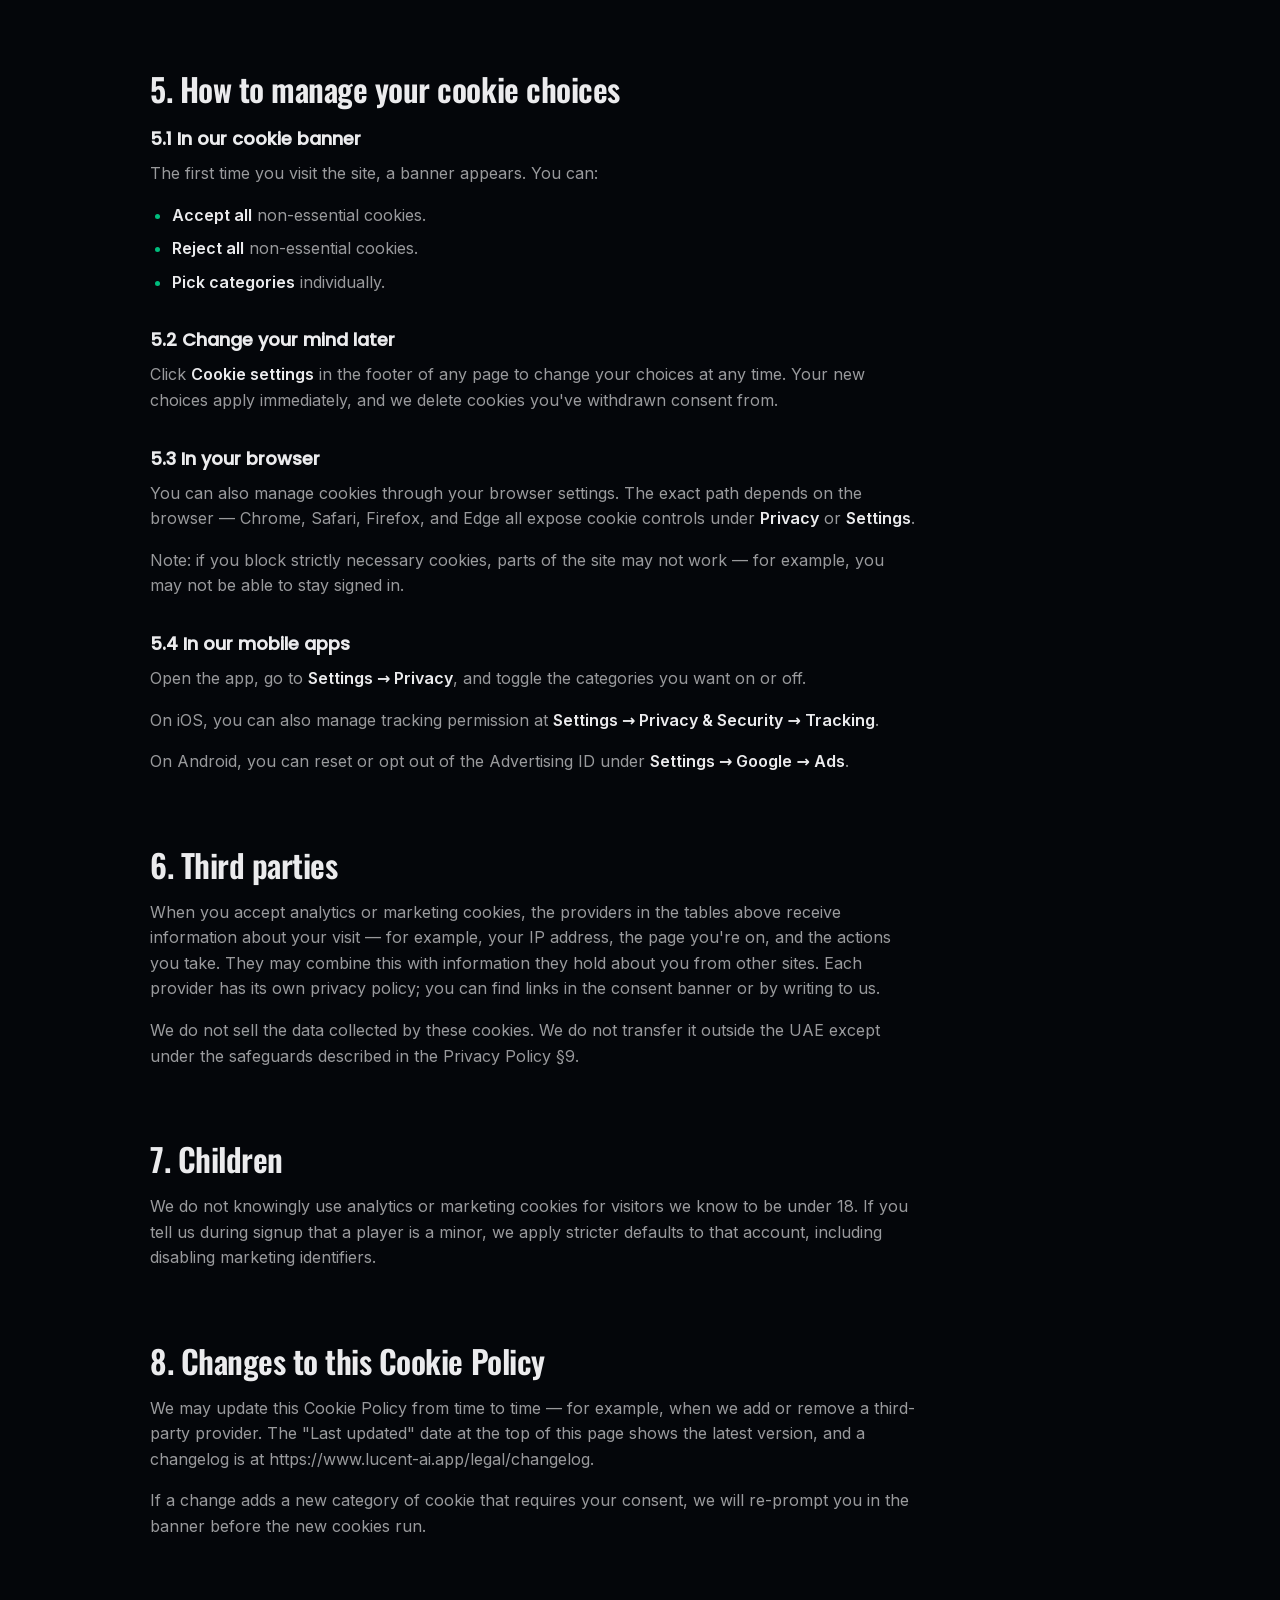
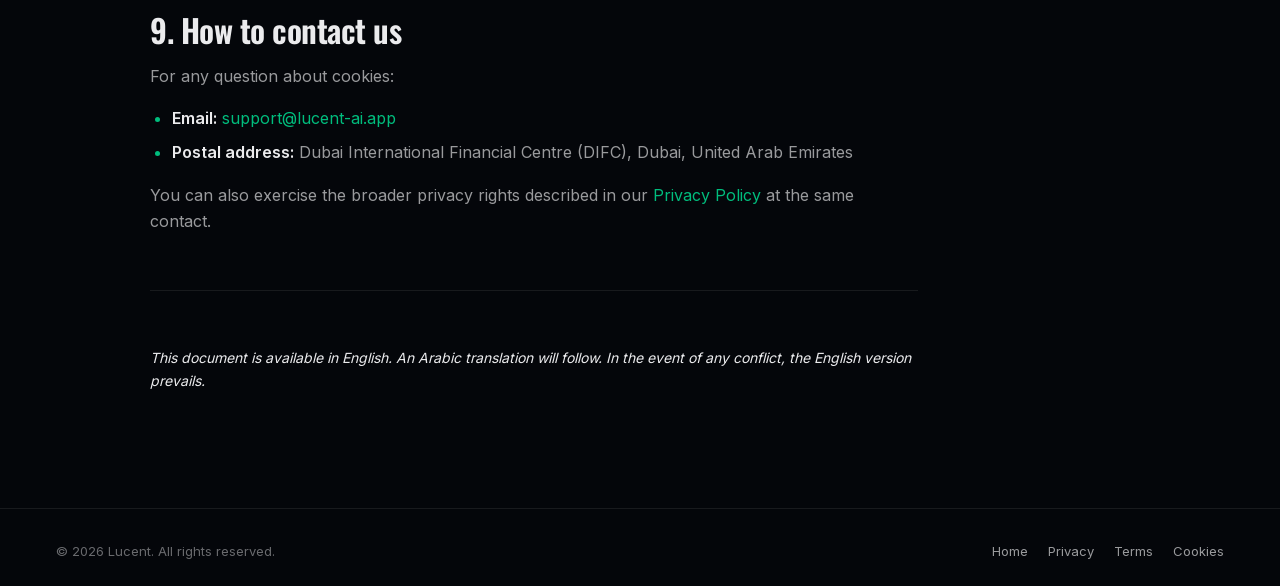
==== commit dd53d345: "Fill legal-doc placeholders and restyle the legal pages in the site theme Privacy, Terms, and Cookie" ====
--- a/cookies.html
+++ b/cookies.html
@@ -4,27 +4,42 @@
     <meta charset="UTF-8" />
     <meta name="viewport" content="width=device-width, initial-scale=1.0" />
     <meta name="description" content="Lucent Cookie Policy." />
-    <meta name="theme-color" content="#05070a" />
+    <meta name="theme-color" content="#04060a" />
     <title>Cookie Policy &mdash; Lucent</title>
     <link rel="icon" type="image/png" sizes="32x32" href="./favicon-32.png" />
     <link rel="icon" type="image/png" sizes="192x192" href="./favicon-192.png" />
     <link rel="apple-touch-icon" href="./apple-touch-icon.png" />
+    <link rel="preload" as="font" type="font/woff2" href="./assets/fonts/Inter-Variable-latin.woff2" crossorigin />
     <link rel="stylesheet" href="./assets/fonts/fonts.css" />
+    <link rel="stylesheet" href="./faq-page.css" />
     <link rel="stylesheet" href="./legal-page.css" />
   </head>
-  <body>
-    <header class="legal-nav">
-      <a class="legal-nav__brand" href="./index.html">Lucent</a>
-      <a class="legal-nav__home" href="./index.html">&larr; Home</a>
+  <body class="lucent-theme">
+    <header class="fp-nav" aria-label="Primary navigation">
+      <a class="fp-nav__brand" href="./index.html" aria-label="Lucent home">
+        <img src="./assets/lucent-logo-lockup.png" alt="Lucent" />
+      </a>
+      <nav class="fp-nav__links" aria-label="Primary">
+        <a href="./index.html#how">How it works</a>
+        <a href="./index.html#skills">Skill engine</a>
+        <a href="./index.html#scouted">Trials</a>
+        <a class="fp-nav__cta" href="./index.html#elevate">Join</a>
+      </nav>
     </header>
 
-    <main class="legal">
-      <h1>Cookie Policy</h1>
-      <p class="meta"><strong>Version:</strong> 0.1 (draft) &middot; <strong>Effective:</strong> <code class="placeholder">[TO_CONFIRM]</code> &middot; <strong>Last updated:</strong> <code class="placeholder">[TO_CONFIRM]</code></p>
+    <main class="fp-main">
+      <div class="fp-inner">
+        <header class="fp-hero">
+          <p class="fp-hero__kicker">Legal</p>
+          <h1 class="fp-hero__title">Cookie Policy</h1>
+          <p class="fp-hero__sub">How Lucent uses cookies and similar technologies &mdash; and the choices you control.</p>
+        </header>
+        <div class="legal">
+          <p class="meta"><strong>Version:</strong> 0.1 (draft) &middot; <strong>Effective:</strong> 29 May 2026 &middot; <strong>Last updated:</strong> 29 May 2026</p>
 
       <section class="summary">
         <h2>Plain-language summary</h2>
-        <p>When you visit our website at <code class="placeholder">[TO_CONFIRM: domain]</code>, we and our partners place small files on your device called <strong>cookies</strong> (and use similar technologies like local storage and SDK identifiers). Some cookies are strictly necessary to make the site work. Others &mdash; for analytics, preferences, and marketing &mdash; only run if you say yes.</p>
+        <p>When you visit our website at https://www.lucent-ai.app, we and our partners place small files on your device called <strong>cookies</strong> (and use similar technologies like local storage and SDK identifiers). Some cookies are strictly necessary to make the site work. Others &mdash; for analytics, preferences, and marketing &mdash; only run if you say yes.</p>
         <p>You decide. You can change your choices at any time using the <strong>Cookie settings</strong> link in the footer.</p>
         <p>In our mobile apps, we use similar technologies (SDK identifiers, advertising IDs). The same principle applies: nothing tracks you across apps or for advertising unless you agree.</p>
       </section>
@@ -47,15 +62,14 @@
       <p>You can accept all, reject all, or pick categories individually. "Reject all" is as easy to find as "Accept all".</p>
 
       <h2>3. The specific cookies we use</h2>
-      <p><code class="placeholder">[TO_CONFIRM: this table needs to match the actual cookies and SDKs deployed at launch. The list below is a template &mdash; replace with the real names, providers, purposes, and durations.]</code></p>
 
       <h3>3.1 Strictly necessary</h3>
       <table>
         <thead><tr><th>Cookie</th><th>Provider</th><th>Purpose</th><th>Expires</th></tr></thead>
         <tbody>
-          <tr><td><code class="placeholder">[TO_CONFIRM: session_id]</code></td><td>Us</td><td>Maintain your logged-in session</td><td>End of session</td></tr>
-          <tr><td><code class="placeholder">[TO_CONFIRM: csrf_token]</code></td><td>Us</td><td>Protect against cross-site request forgery</td><td>End of session</td></tr>
-          <tr><td><code class="placeholder">[TO_CONFIRM: cookie_consent]</code></td><td>Us</td><td>Remember your cookie choices</td><td>12 months</td></tr>
+          <tr><td><code>session_id</code></td><td>Us</td><td>Maintain your logged-in session</td><td>End of session</td></tr>
+          <tr><td><code>csrf_token</code></td><td>Us</td><td>Protect against cross-site request forgery</td><td>End of session</td></tr>
+          <tr><td><code>cookie_consent</code></td><td>Us</td><td>Remember your cookie choices</td><td>12 months</td></tr>
         </tbody>
       </table>
 
@@ -63,8 +77,8 @@
       <table>
         <thead><tr><th>Cookie</th><th>Provider</th><th>Purpose</th><th>Expires</th></tr></thead>
         <tbody>
-          <tr><td><code class="placeholder">[TO_CONFIRM]</code></td><td>Us</td><td>Remember language and region</td><td>12 months</td></tr>
-          <tr><td><code class="placeholder">[TO_CONFIRM]</code></td><td>Us</td><td>Remember UI theme (light / dark)</td><td>12 months</td></tr>
+          <tr><td><code>lang</code></td><td>Us</td><td>Remember language and region</td><td>12 months</td></tr>
+          <tr><td><code>theme</code></td><td>Us</td><td>Remember UI theme (light / dark)</td><td>12 months</td></tr>
         </tbody>
       </table>
 
@@ -72,8 +86,8 @@
       <table>
         <thead><tr><th>Cookie</th><th>Provider</th><th>Purpose</th><th>Expires</th></tr></thead>
         <tbody>
-          <tr><td><code class="placeholder">[TO_CONFIRM: e.g. _ga]</code></td><td><code class="placeholder">[TO_CONFIRM: provider]</code></td><td>Measure visits and feature use</td><td><code class="placeholder">[TO_CONFIRM: typically 14 months]</code></td></tr>
-          <tr><td><code class="placeholder">[TO_CONFIRM]</code></td><td><code class="placeholder">[TO_CONFIRM]</code></td><td>Heatmaps and session replay (if used)</td><td><code class="placeholder">[TO_CONFIRM]</code></td></tr>
+          <tr><td><code>_ga</code></td><td>Google Analytics 4 (GA4)</td><td>Measure visits and feature use</td><td>14 months</td></tr>
+          <tr><td><code>_hjSession</code></td><td>Hotjar</td><td>Heatmaps and session replay</td><td>12 months</td></tr>
         </tbody>
       </table>
 
@@ -81,8 +95,8 @@
       <table>
         <thead><tr><th>Cookie</th><th>Provider</th><th>Purpose</th><th>Expires</th></tr></thead>
         <tbody>
-          <tr><td><code class="placeholder">[TO_CONFIRM: e.g. _fbp]</code></td><td><code class="placeholder">[TO_CONFIRM: Meta Pixel]</code></td><td>Measure ad performance and audience</td><td><code class="placeholder">[TO_CONFIRM]</code></td></tr>
-          <tr><td><code class="placeholder">[TO_CONFIRM]</code></td><td><code class="placeholder">[TO_CONFIRM: e.g. LinkedIn Insight Tag / Google Ads]</code></td><td>Measure ad performance and audience</td><td><code class="placeholder">[TO_CONFIRM]</code></td></tr>
+          <tr><td><code>_fbp</code></td><td>Meta Pixel</td><td>Measure ad performance and audience</td><td>3 months</td></tr>
+          <tr><td><code>_gcl_au</code></td><td>Google Ads</td><td>Measure ad performance and audience</td><td>90 days</td></tr>
         </tbody>
       </table>
 
@@ -127,26 +141,31 @@
       <p>We do not knowingly use analytics or marketing cookies for visitors we know to be under 18. If you tell us during signup that a player is a minor, we apply stricter defaults to that account, including disabling marketing identifiers.</p>
 
       <h2>8. Changes to this Cookie Policy</h2>
-      <p>We may update this Cookie Policy from time to time &mdash; for example, when we add or remove a third-party provider. The "Last updated" date at the top of this page shows the latest version, and a changelog is at <code class="placeholder">[TO_CONFIRM: URL]</code>.</p>
+      <p>We may update this Cookie Policy from time to time &mdash; for example, when we add or remove a third-party provider. The "Last updated" date at the top of this page shows the latest version, and a changelog is at https://www.lucent-ai.app/legal/changelog.</p>
       <p>If a change adds a new category of cookie that requires your consent, we will re-prompt you in the banner before the new cookies run.</p>
 
       <h2>9. How to contact us</h2>
       <p>For any question about cookies:</p>
       <ul>
         <li><strong>Email:</strong> <a href="mailto:support@lucent-ai.app">support@lucent-ai.app</a></li>
-        <li><strong>Postal address:</strong> <code class="placeholder">[TO_CONFIRM]</code></li>
+        <li><strong>Postal address:</strong> Dubai International Financial Centre (DIFC), Dubai, United Arab Emirates</li>
       </ul>
       <p>You can also exercise the broader privacy rights described in our <a href="./privacy.html">Privacy Policy</a> at the same contact.</p>
 
       <hr />
-      <p class="meta"><em>This document is available in English. <code class="placeholder">[TO_CONFIRM: Arabic translation status and prevailing language clause.]</code></em></p>
+      <p class="meta"><em>This document is available in English. An Arabic translation will follow. In the event of any conflict, the English version prevails.</em></p>
+        </div>
+      </div>
     </main>
 
-    <footer class="legal-footer">
-      <span>&copy; 2026 Lucent</span>
-      <a href="./index.html">Home</a>
-      <a href="./privacy.html">Privacy Policy</a>
-      <a href="./terms.html">Terms of Use</a>
+    <footer class="fp-footer">
+      <span>&copy; 2026 Lucent. All rights reserved.</span>
+      <ul class="fp-footer__links">
+        <li><a href="./index.html">Home</a></li>
+        <li><a href="./privacy.html">Privacy</a></li>
+        <li><a href="./terms.html">Terms</a></li>
+        <li><a href="./cookies.html">Cookies</a></li>
+      </ul>
     </footer>
   </body>
 </html>
--- a/faq-page.css
+++ b/faq-page.css
@@ -0,0 +1,323 @@
+/* FAQ page — standalone stylesheet.
+   Mirrors the site's perspective styling without pulling the full cascade. */
+
+:root {
+  --fp-bg: #04060a;
+  --fp-surface: rgba(255, 255, 255, 0.03);
+  --fp-text: rgba(245, 245, 247, 0.96);
+  --fp-text-muted: rgba(245, 245, 247, 0.62);
+  --fp-text-faint: rgba(245, 245, 247, 0.42);
+  --fp-rule: rgba(245, 245, 247, 0.08);
+  --fp-accent: #00BD7D;
+}
+
+* { box-sizing: border-box; }
+html { -webkit-text-size-adjust: 100%; }
+
+body {
+  margin: 0;
+  min-height: 100svh;
+  background:
+    radial-gradient(ellipse 100% 60% at 50% 0%, rgba(0, 189, 125, 0.06), transparent 60%),
+    var(--fp-bg);
+  color: var(--fp-text);
+  font-family: 'Inter', system-ui, -apple-system, BlinkMacSystemFont, sans-serif;
+  font-size: 16px;
+  line-height: 1.6;
+  font-weight: 400;
+  -webkit-font-smoothing: antialiased;
+  -moz-osx-font-smoothing: grayscale;
+  display: flex;
+  flex-direction: column;
+}
+
+a { color: var(--fp-accent); text-decoration: none; }
+a:hover { text-decoration: underline; text-underline-offset: 3px; }
+
+/* ─── Top nav: translucent glass over the dark page ───────────── */
+.fp-nav {
+  position: fixed;
+  top: 20px;
+  left: 50%;
+  transform: translateX(-50%);
+  z-index: 50;
+  display: flex;
+  align-items: center;
+  justify-content: space-between;
+  gap: 32px;
+  width: min(1180px, calc(100vw - 32px));
+  padding: 10px 12px 10px 22px;
+  border-radius: 999px;
+  background: rgba(255, 255, 255, 0.10);
+  backdrop-filter: blur(40px) saturate(180%);
+  -webkit-backdrop-filter: blur(40px) saturate(180%);
+  border: 1px solid rgba(255, 255, 255, 0.18);
+  box-shadow:
+    inset 0 1px 0 rgba(255, 255, 255, 0.22),
+    inset 0 -1px 0 rgba(0, 0, 0, 0.08),
+    0 18px 44px -14px rgba(0, 0, 0, 0.48),
+    0 2px 6px -2px rgba(0, 0, 0, 0.24);
+}
+
+.fp-nav__brand { display: inline-flex; align-items: center; }
+.fp-nav__brand img {
+  display: block;
+  height: 28px;
+  width: auto;
+  filter: invert(1) hue-rotate(180deg) saturate(6);
+}
+
+.fp-nav__links {
+  display: inline-flex;
+  align-items: center;
+  gap: 28px;
+}
+
+.fp-nav__links a {
+  font-family: 'Poppins', 'Inter', sans-serif;
+  font-size: 14px;
+  font-weight: 500;
+  letter-spacing: 0.02em;
+  color: rgba(255, 255, 255, 0.78);
+  text-shadow: 0 1px 2px rgba(0, 0, 0, 0.30);
+  transition: color 180ms cubic-bezier(0.2, 0, 0, 1);
+}
+
+.fp-nav__links a:not(.fp-nav__cta):hover { color: #FFFFFF; text-decoration: none; }
+
+.fp-nav__cta {
+  margin-left: 8px;
+  background: var(--fp-accent);
+  color: #FFFFFF;
+  border-radius: 8px;
+  padding: 8px 16px;
+  font-family: 'Oswald', 'Inter', sans-serif;
+  font-size: 13px;
+  font-weight: 600;
+  text-transform: uppercase;
+  letter-spacing: 0.04em;
+  box-shadow:
+    0 2px 0 #00955F,
+    0 6px 14px -4px rgba(0, 189, 125, 0.35);
+  transition: transform 140ms ease, box-shadow 140ms ease;
+}
+
+.fp-nav__cta:hover {
+  text-decoration: none;
+  transform: translateY(-1px);
+  box-shadow:
+    0 3px 0 #00955F,
+    0 10px 20px -4px rgba(0, 189, 125, 0.45);
+}
+
+/* ─── FAQ main ────────────────────────────────────────────────── */
+.fp-main {
+  flex: 1 0 auto;
+  padding: clamp(140px, 18vh, 200px) clamp(20px, 5vw, 56px) clamp(80px, 12vh, 140px);
+}
+
+.fp-inner {
+  max-width: 980px;
+  margin: 0 auto;
+}
+
+.fp-hero { margin-bottom: clamp(48px, 6vw, 80px); }
+
+.fp-hero__kicker {
+  display: inline-flex;
+  align-items: center;
+  gap: 14px;
+  font-family: 'Oswald', 'Inter', sans-serif;
+  font-size: clamp(12px, 1vw, 14px);
+  font-weight: 600;
+  letter-spacing: 0.18em;
+  text-transform: uppercase;
+  color: var(--fp-accent);
+  margin: 0 0 clamp(20px, 2.4vw, 28px);
+}
+
+.fp-hero__kicker::before {
+  content: "";
+  width: 28px;
+  height: 2px;
+  background: var(--fp-accent);
+  border-radius: 2px;
+}
+
+.fp-hero__title {
+  font-family: 'Oswald', 'Inter', sans-serif;
+  font-size: clamp(40px, 6vw, 76px);
+  font-weight: 600;
+  line-height: 1.02;
+  letter-spacing: -0.025em;
+  color: var(--fp-text);
+  margin: 0 0 clamp(16px, 2vw, 24px);
+  max-width: 720px;
+}
+
+.fp-hero__sub {
+  font-family: 'Poppins', 'Inter', sans-serif;
+  font-size: clamp(16px, 1.2vw, 19px);
+  line-height: 1.55;
+  color: var(--fp-text-muted);
+  max-width: 580px;
+  margin: 0;
+}
+
+.fp-list {
+  display: grid;
+  grid-template-columns: 1fr 1fr;
+  gap: 0 48px;
+  border-top: 1px solid var(--fp-rule);
+}
+
+@media (max-width: 720px) {
+  .fp-list { grid-template-columns: 1fr; }
+}
+
+.fp-item { border-bottom: 1px solid var(--fp-rule); }
+
+.fp-item > summary {
+  list-style: none;
+  cursor: pointer;
+  display: flex;
+  align-items: center;
+  justify-content: space-between;
+  gap: 16px;
+  padding: 22px 4px;
+  font-size: 17px;
+  font-weight: 500;
+  color: var(--fp-text);
+  transition: color 140ms ease;
+}
+
+.fp-item > summary::-webkit-details-marker { display: none; }
+.fp-item > summary:hover { color: #FFFFFF; }
+
+.fp-item > summary:focus-visible {
+  outline: 2px solid var(--fp-accent);
+  outline-offset: 4px;
+  border-radius: 4px;
+}
+
+.fp-item__icon {
+  flex: 0 0 auto;
+  width: 22px;
+  height: 22px;
+  position: relative;
+  color: var(--fp-text-muted);
+}
+
+.fp-item__icon::before,
+.fp-item__icon::after {
+  content: "";
+  position: absolute;
+  inset: 0;
+  margin: auto;
+  background: currentColor;
+  border-radius: 1px;
+  transition: transform 200ms cubic-bezier(0.2, 0, 0, 1), opacity 200ms ease;
+}
+
+.fp-item__icon::before { width: 14px; height: 2px; }
+.fp-item__icon::after { width: 2px; height: 14px; }
+
+.fp-item[open] > summary { color: var(--fp-accent); }
+.fp-item[open] .fp-item__icon::after { transform: rotate(90deg); opacity: 0; }
+
+.fp-item__answer {
+  padding: 0 4px 24px;
+  color: var(--fp-text-muted);
+  font-size: 15px;
+  line-height: 1.7;
+  max-width: 68ch;
+}
+
+.fp-item__answer p { margin: 0 0 8px; }
+.fp-item__answer p:last-child { margin-bottom: 0; }
+
+.fp-cta {
+  margin-top: clamp(48px, 6vw, 80px);
+  padding: clamp(28px, 4vw, 40px);
+  border: 1px solid var(--fp-rule);
+  border-radius: 16px;
+  background: linear-gradient(180deg, rgba(0, 189, 125, 0.06), transparent);
+  display: flex;
+  align-items: center;
+  justify-content: space-between;
+  gap: 24px;
+  flex-wrap: wrap;
+}
+
+.fp-cta__copy strong {
+  display: block;
+  font-family: 'Oswald', 'Inter', sans-serif;
+  font-size: clamp(20px, 2vw, 26px);
+  font-weight: 600;
+  letter-spacing: -0.01em;
+  color: var(--fp-text);
+}
+
+.fp-cta__copy p {
+  margin: 6px 0 0;
+  color: var(--fp-text-muted);
+  font-size: 15px;
+}
+
+.fp-cta__button {
+  background: var(--fp-accent);
+  color: #FFFFFF;
+  border-radius: 999px;
+  padding: 12px 22px;
+  font-family: 'Oswald', 'Inter', sans-serif;
+  font-size: 14px;
+  font-weight: 600;
+  text-transform: uppercase;
+  letter-spacing: 0.04em;
+  box-shadow:
+    0 2px 0 #00955F,
+    0 8px 18px -4px rgba(0, 189, 125, 0.35);
+  transition: transform 140ms ease, box-shadow 140ms ease;
+  white-space: nowrap;
+}
+
+.fp-cta__button:hover {
+  text-decoration: none;
+  transform: translateY(-1px);
+  box-shadow:
+    0 3px 0 #00955F,
+    0 12px 22px -4px rgba(0, 189, 125, 0.45);
+}
+
+/* ─── Footer (compact) ────────────────────────────────────────── */
+.fp-footer {
+  margin-top: auto;
+  padding: 32px clamp(20px, 5vw, 56px);
+  border-top: 1px solid var(--fp-rule);
+  display: flex;
+  align-items: center;
+  justify-content: space-between;
+  gap: 16px;
+  flex-wrap: wrap;
+  font-size: 13px;
+  color: var(--fp-text-faint);
+}
+
+.fp-footer a { color: var(--fp-text-muted); }
+.fp-footer a:hover { color: var(--fp-text); text-decoration: none; }
+
+.fp-footer__links {
+  display: flex;
+  flex-wrap: wrap;
+  gap: 8px 20px;
+  list-style: none;
+  padding: 0;
+  margin: 0;
+}
+
+@media (max-width: 640px) {
+  .fp-nav { gap: 16px; padding: 8px 8px 8px 18px; }
+  .fp-nav__links { gap: 16px; }
+  .fp-nav__links a:not(.fp-nav__cta) { display: none; }
+  .fp-main { padding-top: 120px; }
+}
--- a/legal-page.css
+++ b/legal-page.css
@@ -1,196 +1,128 @@
-/* Legal page (privacy / terms / cookies)
-   Minimal, readable, dark-themed to match the marketing site.
-   No dependency on the marketing-page stylesheets. */
+/* Legal pages (privacy / terms / cookies) — content styling.
+   Theme tokens, the dark body, the glass nav, the hero, and the footer all
+   come from faq-page.css (linked first). This sheet styles only the .legal
+   long-form content so it reads in the same design language as the site. */
 
-:root {
-  --legal-bg: #05070a;
-  --legal-surface: #0c0f14;
-  --legal-text: rgba(245, 245, 247, 0.92);
-  --legal-text-muted: rgba(245, 245, 247, 0.62);
-  --legal-text-faint: rgba(245, 245, 247, 0.42);
-  --legal-rule: rgba(245, 245, 247, 0.08);
-  --legal-accent: #30d158;
-  --legal-warn: #ffb84d;
-  --legal-max-width: 720px;
-}
+/* Reading column, left-aligned under the fp-hero. */
+.legal { max-width: 768px; }
 
-* { box-sizing: border-box; }
-
-html { -webkit-text-size-adjust: 100%; }
-
-body {
-  margin: 0;
-  background: var(--legal-bg);
-  color: var(--legal-text);
-  font-family: 'Inter', system-ui, -apple-system, BlinkMacSystemFont, sans-serif;
-  font-size: 16px;
-  line-height: 1.7;
-  font-weight: 400;
-  -webkit-font-smoothing: antialiased;
-  -moz-osx-font-smoothing: grayscale;
-}
-
-a { color: var(--legal-accent); text-decoration: none; }
-a:hover, a:focus-visible { text-decoration: underline; text-underline-offset: 3px; }
-a:focus-visible { outline: 2px solid var(--legal-accent); outline-offset: 3px; border-radius: 2px; }
-
-.legal-nav {
-  position: sticky;
-  top: 0;
-  z-index: 10;
-  display: flex;
-  align-items: center;
-  justify-content: space-between;
-  padding: 16px 24px;
-  background: rgba(5, 7, 10, 0.85);
-  backdrop-filter: blur(14px);
-  border-bottom: 1px solid var(--legal-rule);
-}
-
-.legal-nav__brand {
+/* ─── Headings ─────────────────────────────────────────────────── */
+.legal h2 {
+  font-family: 'Oswald', 'Inter', sans-serif;
+  font-size: clamp(24px, 2.6vw, 32px);
   font-weight: 600;
-  font-size: 16px;
-  letter-spacing: 0.02em;
-  color: var(--legal-text);
-}
-
-.legal-nav__home {
-  font-size: 14px;
-  color: var(--legal-text-muted);
-}
-
-.legal-nav__home:hover { color: var(--legal-text); text-decoration: none; }
-
-main.legal {
-  max-width: var(--legal-max-width);
-  margin: 0 auto;
-  padding: 64px 24px 96px;
-}
-
-.legal h1 {
-  font-size: 36px;
   line-height: 1.15;
-  font-weight: 700;
-  margin: 0 0 12px;
-  letter-spacing: -0.02em;
-}
-
-.legal h2 {
-  font-size: 22px;
-  line-height: 1.3;
-  font-weight: 600;
-  margin: 48px 0 12px;
-  letter-spacing: -0.01em;
+  letter-spacing: -0.015em;
+  color: var(--fp-text);
+  margin: clamp(48px, 6vw, 72px) 0 16px;
 }
 
 .legal h3 {
-  font-size: 17px;
+  font-family: 'Poppins', 'Inter', sans-serif;
+  font-size: clamp(16px, 1.4vw, 19px);
+  font-weight: 600;
   line-height: 1.4;
-  font-weight: 600;
-  margin: 28px 0 8px;
-  color: var(--legal-text);
+  color: var(--fp-text);
+  margin: 32px 0 10px;
 }
 
-.legal h2 + h3 { margin-top: 16px; }
+.legal h2 + h3 { margin-top: 18px; }
 
-.legal p { margin: 0 0 14px; }
+/* ─── Body copy ────────────────────────────────────────────────── */
+.legal p { margin: 0 0 16px; color: var(--fp-text-muted); }
+.legal strong { color: var(--fp-text); font-weight: 600; }
+.legal em { color: var(--fp-text); font-style: italic; }
 
-.legal ul, .legal ol { margin: 0 0 16px; padding-left: 22px; }
-.legal li { margin-bottom: 6px; }
-.legal li::marker { color: var(--legal-text-faint); }
+.legal ul, .legal ol { margin: 0 0 18px; padding-left: 22px; color: var(--fp-text-muted); }
+.legal li { margin-bottom: 8px; }
+.legal li::marker { color: var(--fp-accent); }
 
-.legal strong { color: var(--legal-text); font-weight: 600; }
-.legal em { color: var(--legal-text); font-style: italic; }
+.legal .meta { color: var(--fp-text-faint); font-size: 14px; margin: 0 0 8px; }
+.legal .meta strong { color: var(--fp-text-muted); font-weight: 600; }
 
 .legal hr {
   border: 0;
   height: 1px;
-  background: var(--legal-rule);
-  margin: 40px 0;
+  background: var(--fp-rule);
+  margin: clamp(36px, 5vw, 56px) 0;
 }
 
-.legal blockquote {
-  margin: 16px 0;
-  padding: 12px 16px;
-  border-left: 2px solid var(--legal-accent);
-  color: var(--legal-text-muted);
-  background: rgba(48, 209, 88, 0.04);
-}
-
-.legal .meta {
-  color: var(--legal-text-muted);
-  font-size: 14px;
-  margin: 0 0 8px;
-}
-
+/* ─── Plain-language summary card ──────────────────────────────── */
 .legal .summary {
-  padding: 20px 22px;
-  background: var(--legal-surface);
-  border: 1px solid var(--legal-rule);
-  border-radius: 12px;
-  margin: 28px 0;
+  margin: 32px 0;
+  padding: clamp(22px, 3vw, 32px);
+  border: 1px solid var(--fp-rule);
+  border-radius: 16px;
+  background: linear-gradient(180deg, rgba(0, 189, 125, 0.06), transparent);
 }
 
 .legal .summary h2 {
+  font-family: 'Oswald', 'Inter', sans-serif;
   font-size: 13px;
   font-weight: 600;
   text-transform: uppercase;
-  letter-spacing: 0.1em;
-  color: var(--legal-text-muted);
-  margin: 0 0 10px;
+  letter-spacing: 0.14em;
+  color: var(--fp-accent);
+  margin: 0 0 14px;
 }
 
+.legal .summary > :last-child { margin-bottom: 0; }
+
+/* ─── Blockquote ───────────────────────────────────────────────── */
+.legal blockquote {
+  margin: 18px 0;
+  padding: 14px 18px;
+  border-left: 2px solid var(--fp-accent);
+  border-radius: 0 8px 8px 0;
+  background: rgba(0, 189, 125, 0.05);
+  color: var(--fp-text-muted);
+}
+.legal blockquote > :last-child { margin-bottom: 0; }
+
+/* ─── Tables ───────────────────────────────────────────────────── */
 .legal table {
   width: 100%;
   border-collapse: collapse;
-  margin: 16px 0 24px;
+  margin: 18px 0 28px;
   font-size: 14px;
 }
 
 .legal th, .legal td {
   text-align: left;
   vertical-align: top;
-  padding: 10px 12px;
-  border-bottom: 1px solid var(--legal-rule);
+  padding: 12px 14px;
+  border-bottom: 1px solid var(--fp-rule);
 }
 
-.legal th {
-  font-weight: 600;
-  color: var(--legal-text);
-  background: rgba(245, 245, 247, 0.02);
+.legal th { font-weight: 600; color: var(--fp-text); }
+.legal td { color: var(--fp-text-muted); }
+
+.legal thead th {
+  font-family: 'Poppins', 'Inter', sans-serif;
+  background: rgba(255, 255, 255, 0.03);
+  border-bottom-color: rgba(255, 255, 255, 0.12);
 }
 
-.legal td { color: var(--legal-text-muted); }
+.legal tbody tr:hover td { background: rgba(255, 255, 255, 0.015); }
 
-.legal code, .legal .placeholder {
+/* ─── Inline code (real values) vs unfilled placeholders ───────── */
+.legal code {
   font-family: ui-monospace, 'SF Mono', Menlo, Consolas, monospace;
-  font-size: 0.88em;
+  font-size: 0.86em;
   padding: 1px 6px;
-  background: rgba(255, 184, 77, 0.1);
-  color: var(--legal-warn);
-  border-radius: 4px;
-  border: 1px solid rgba(255, 184, 77, 0.18);
+  border-radius: 5px;
+  background: rgba(255, 255, 255, 0.06);
+  color: var(--fp-text);
+  border: 1px solid var(--fp-rule);
 }
 
-.legal-footer {
-  max-width: var(--legal-max-width);
-  margin: 0 auto;
-  padding: 24px 24px 48px;
-  border-top: 1px solid var(--legal-rule);
-  display: flex;
-  flex-wrap: wrap;
-  gap: 12px 24px;
-  font-size: 13px;
-  color: var(--legal-text-faint);
+.legal .placeholder {
+  background: rgba(255, 184, 77, 0.10);
+  color: #ffb84d;
+  border-color: rgba(255, 184, 77, 0.22);
 }
 
-.legal-footer a { color: var(--legal-text-muted); }
-.legal-footer a:hover { color: var(--legal-text); text-decoration: none; }
-
-@media (max-width: 540px) {
-  main.legal { padding: 40px 20px 64px; }
-  .legal h1 { font-size: 28px; }
-  .legal h2 { font-size: 19px; margin-top: 36px; }
+@media (max-width: 600px) {
   .legal table { font-size: 13px; }
-  .legal th, .legal td { padding: 8px 10px; }
+  .legal th, .legal td { padding: 9px 10px; }
 }
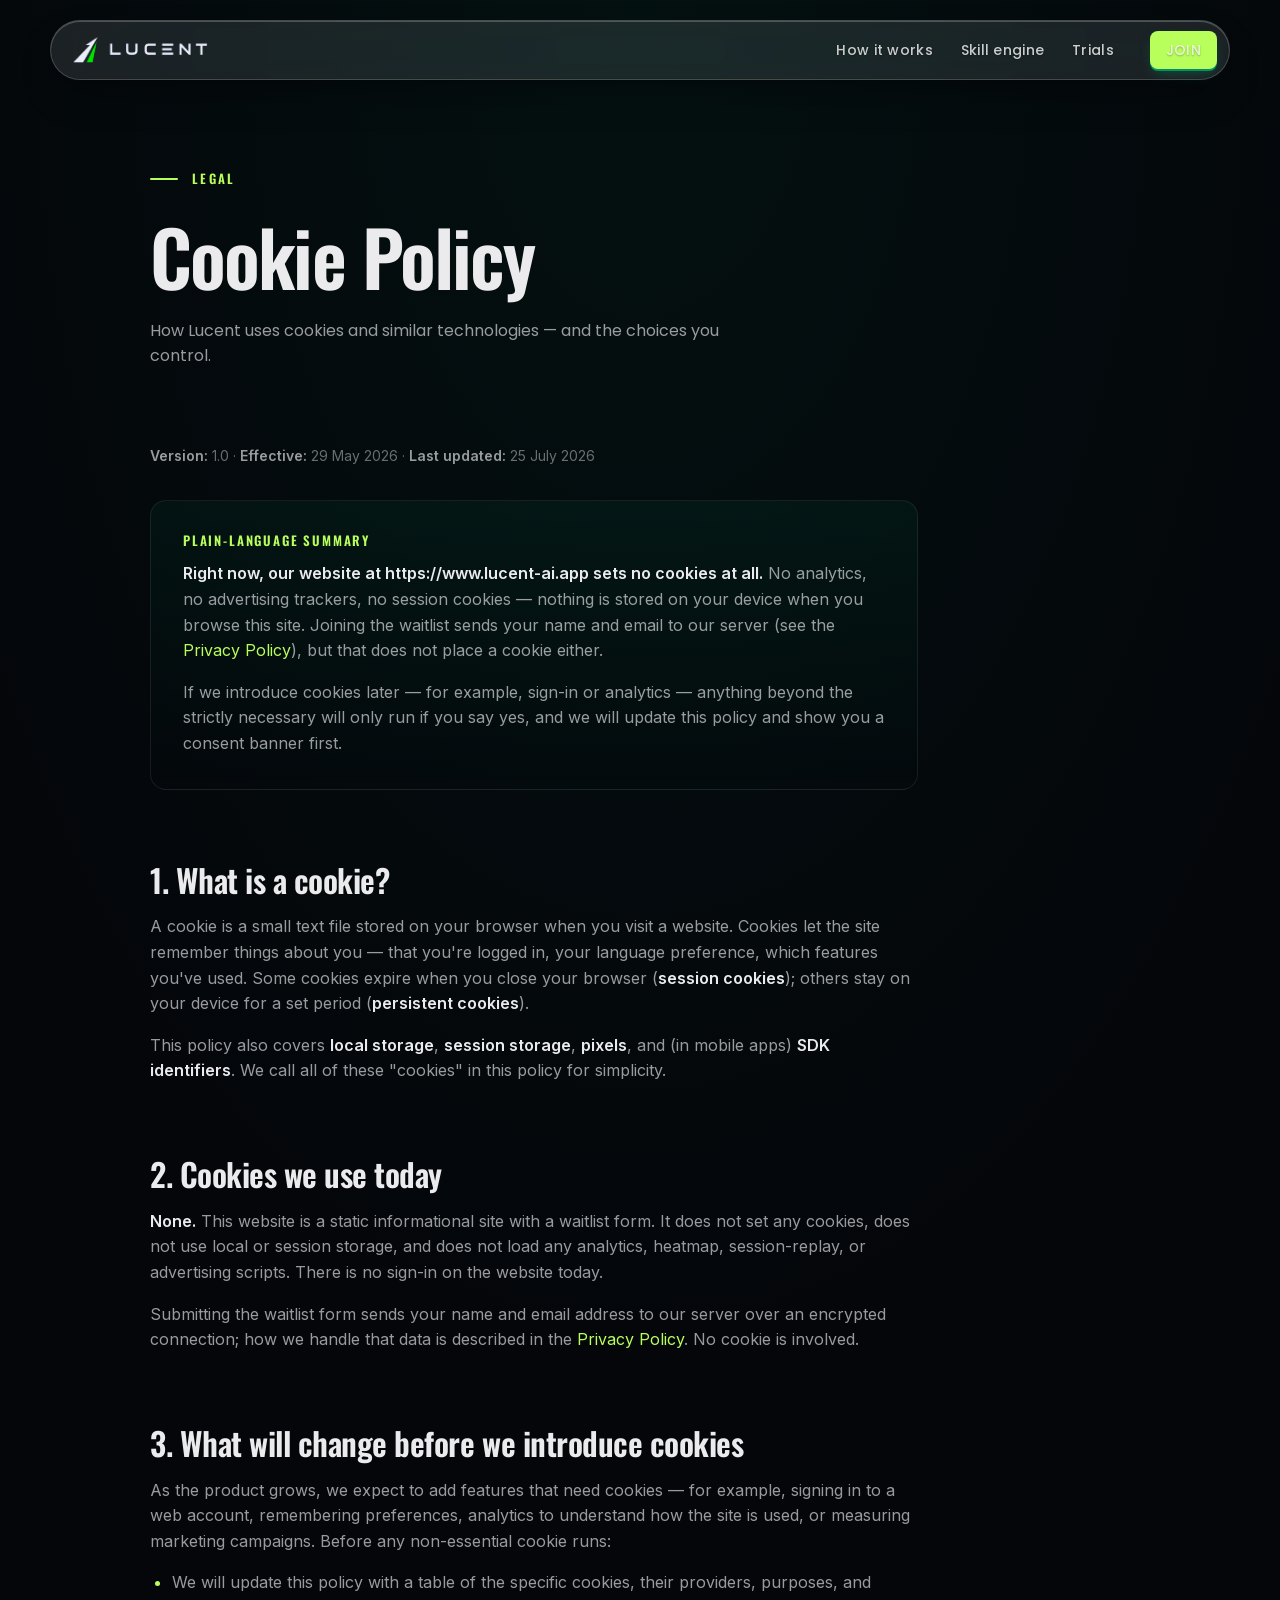
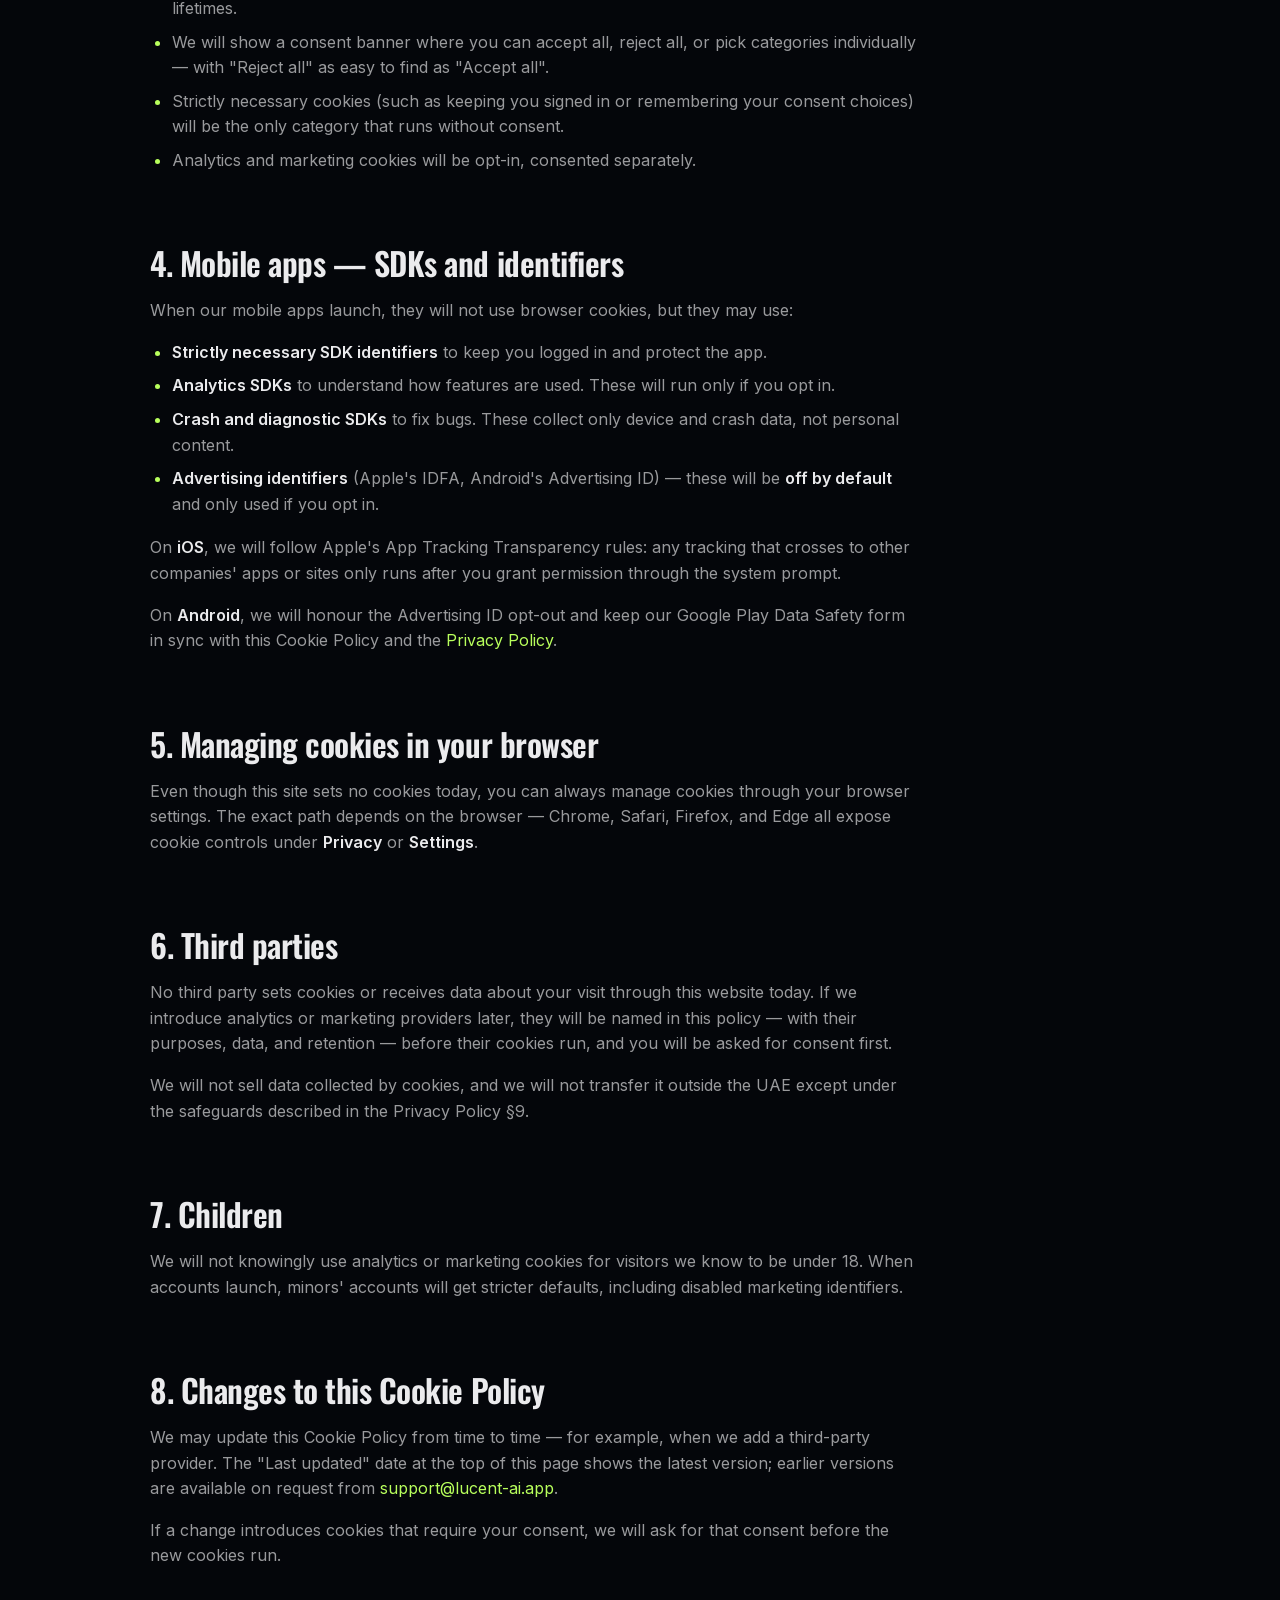
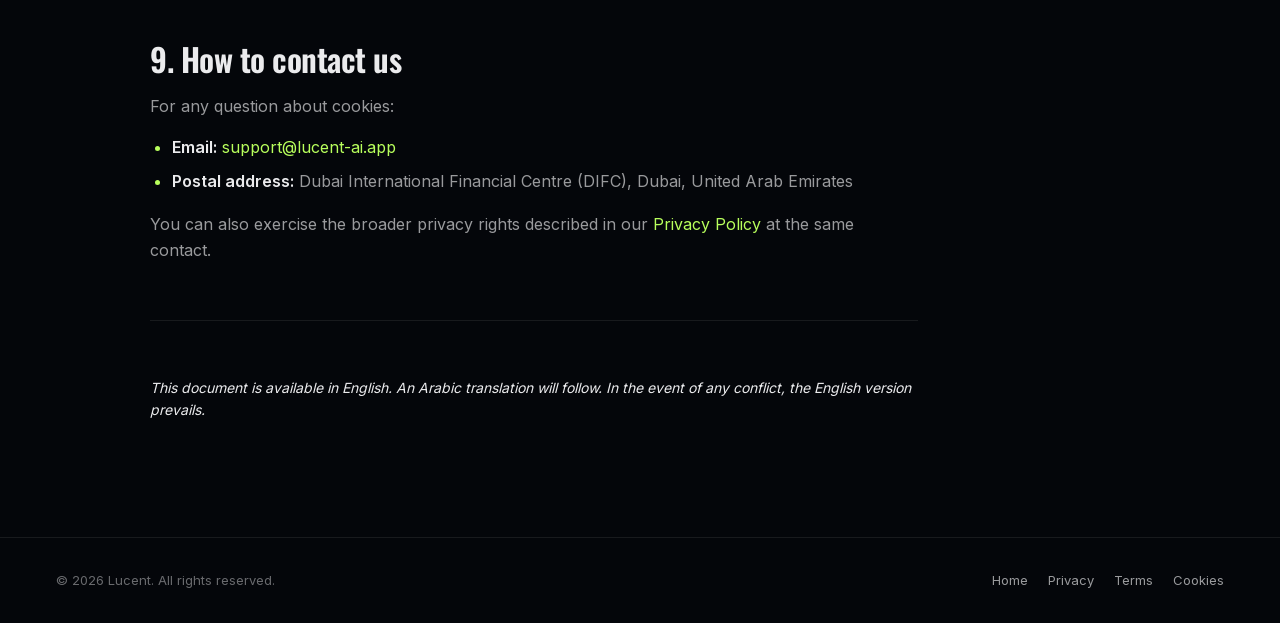
==== commit 97d435a2: "Site review fixes: design, performance, legal, and copy truthfulness Design: mobile waitlist input c" ====
--- a/cookies.html
+++ b/cookies.html
@@ -3,8 +3,22 @@
   <head>
     <meta charset="UTF-8" />
     <meta name="viewport" content="width=device-width, initial-scale=1.0" />
-    <meta name="description" content="Lucent Cookie Policy." />
-    <meta name="theme-color" content="#04060a" />
+    <meta name="description" content="Learn how Lucent uses cookies and similar technologies, and the choices you control." />
+    <meta name="theme-color" content="#05070a" />
+    <link rel="canonical" href="https://www.lucent-ai.app/cookies.html" />
+    <!-- Link/share previews (Open Graph + Twitter Card) -->
+    <meta property="og:type" content="website" />
+    <meta property="og:site_name" content="Lucent" />
+    <meta property="og:title" content="Cookie Policy — Lucent" />
+    <meta property="og:description" content="Learn how Lucent uses cookies and similar technologies, and the choices you control." />
+    <meta property="og:url" content="https://www.lucent-ai.app/cookies.html" />
+    <meta property="og:image" content="https://www.lucent-ai.app/og-image.png" />
+    <meta property="og:image:width" content="1200" />
+    <meta property="og:image:height" content="630" />
+    <meta name="twitter:card" content="summary_large_image" />
+    <meta name="twitter:title" content="Cookie Policy — Lucent" />
+    <meta name="twitter:description" content="Learn how Lucent uses cookies and similar technologies, and the choices you control." />
+    <meta name="twitter:image" content="https://www.lucent-ai.app/og-image.png" />
     <title>Cookie Policy &mdash; Lucent</title>
     <link rel="icon" type="image/png" sizes="32x32" href="./favicon-32.png" />
     <link rel="icon" type="image/png" sizes="192x192" href="./favicon-192.png" />
@@ -15,6 +29,7 @@
     <link rel="stylesheet" href="./legal-page.css" />
   </head>
   <body class="lucent-theme">
+    <a class="skip-link" href="#main">Skip to content</a>
     <header class="fp-nav" aria-label="Primary navigation">
       <a class="fp-nav__brand" href="./index.html" aria-label="Lucent home">
         <img src="./assets/lucent-logo-lockup.png" alt="Lucent" />
@@ -27,7 +42,7 @@
       </nav>
     </header>
 
-    <main class="fp-main">
+    <main class="fp-main" id="main">
       <div class="fp-inner">
         <header class="fp-hero">
           <p class="fp-hero__kicker">Legal</p>
@@ -35,114 +50,55 @@
           <p class="fp-hero__sub">How Lucent uses cookies and similar technologies &mdash; and the choices you control.</p>
         </header>
         <div class="legal">
-          <p class="meta"><strong>Version:</strong> 0.1 (draft) &middot; <strong>Effective:</strong> 29 May 2026 &middot; <strong>Last updated:</strong> 29 May 2026</p>
+          <p class="meta"><strong>Version:</strong> 1.0 &middot; <strong>Effective:</strong> 29 May 2026 &middot; <strong>Last updated:</strong> 25 July 2026</p>
 
       <section class="summary">
         <h2>Plain-language summary</h2>
-        <p>When you visit our website at https://www.lucent-ai.app, we and our partners place small files on your device called <strong>cookies</strong> (and use similar technologies like local storage and SDK identifiers). Some cookies are strictly necessary to make the site work. Others &mdash; for analytics, preferences, and marketing &mdash; only run if you say yes.</p>
-        <p>You decide. You can change your choices at any time using the <strong>Cookie settings</strong> link in the footer.</p>
-        <p>In our mobile apps, we use similar technologies (SDK identifiers, advertising IDs). The same principle applies: nothing tracks you across apps or for advertising unless you agree.</p>
+        <p><strong>Right now, our website at https://www.lucent-ai.app sets no cookies at all.</strong> No analytics, no advertising trackers, no session cookies &mdash; nothing is stored on your device when you browse this site. Joining the waitlist sends your name and email to our server (see the <a href="./privacy.html">Privacy Policy</a>), but that does not place a cookie either.</p>
+        <p>If we introduce cookies later &mdash; for example, sign-in or analytics &mdash; anything beyond the strictly necessary will only run if you say yes, and we will update this policy and show you a consent banner first.</p>
       </section>
 
       <h2>1. What is a cookie?</h2>
       <p>A cookie is a small text file stored on your browser when you visit a website. Cookies let the site remember things about you &mdash; that you're logged in, your language preference, which features you've used. Some cookies expire when you close your browser (<strong>session cookies</strong>); others stay on your device for a set period (<strong>persistent cookies</strong>).</p>
-      <p>We also use <strong>local storage</strong>, <strong>session storage</strong>, <strong>pixels</strong>, and (in our mobile apps) <strong>SDK identifiers</strong>. We call all of these "cookies" in this policy for simplicity.</p>
+      <p>This policy also covers <strong>local storage</strong>, <strong>session storage</strong>, <strong>pixels</strong>, and (in mobile apps) <strong>SDK identifiers</strong>. We call all of these "cookies" in this policy for simplicity.</p>
 
-      <h2>2. How we use cookies</h2>
-      <p>We use cookies for four purposes:</p>
-      <table>
-        <thead><tr><th>Category</th><th>What we use them for</th><th>Consent?</th></tr></thead>
-        <tbody>
-          <tr><td><strong>Strictly necessary</strong></td><td>Keep you signed in, prevent fraud, remember your privacy choices, keep the site secure.</td><td>No &mdash; essential.</td></tr>
-          <tr><td><strong>Functional / preference</strong></td><td>Remember your language, region, theme, and similar preferences.</td><td><strong>Yes</strong> &mdash; opt-in.</td></tr>
-          <tr><td><strong>Analytics / performance</strong></td><td>Measure how the site is used so we can fix bugs and improve features.</td><td><strong>Yes</strong> &mdash; opt-in.</td></tr>
-          <tr><td><strong>Marketing / advertising</strong></td><td>Show relevant content on other sites, measure campaign performance.</td><td><strong>Yes</strong> &mdash; opt-in, separately from analytics.</td></tr>
-        </tbody>
-      </table>
-      <p>You can accept all, reject all, or pick categories individually. "Reject all" is as easy to find as "Accept all".</p>
+      <h2>2. Cookies we use today</h2>
+      <p><strong>None.</strong> This website is a static informational site with a waitlist form. It does not set any cookies, does not use local or session storage, and does not load any analytics, heatmap, session-replay, or advertising scripts. There is no sign-in on the website today.</p>
+      <p>Submitting the waitlist form sends your name and email address to our server over an encrypted connection; how we handle that data is described in the <a href="./privacy.html">Privacy Policy</a>. No cookie is involved.</p>
 
-      <h2>3. The specific cookies we use</h2>
-
-      <h3>3.1 Strictly necessary</h3>
-      <table>
-        <thead><tr><th>Cookie</th><th>Provider</th><th>Purpose</th><th>Expires</th></tr></thead>
-        <tbody>
-          <tr><td><code>session_id</code></td><td>Us</td><td>Maintain your logged-in session</td><td>End of session</td></tr>
-          <tr><td><code>csrf_token</code></td><td>Us</td><td>Protect against cross-site request forgery</td><td>End of session</td></tr>
-          <tr><td><code>cookie_consent</code></td><td>Us</td><td>Remember your cookie choices</td><td>12 months</td></tr>
-        </tbody>
-      </table>
-
-      <h3>3.2 Functional / preference</h3>
-      <table>
-        <thead><tr><th>Cookie</th><th>Provider</th><th>Purpose</th><th>Expires</th></tr></thead>
-        <tbody>
-          <tr><td><code>lang</code></td><td>Us</td><td>Remember language and region</td><td>12 months</td></tr>
-          <tr><td><code>theme</code></td><td>Us</td><td>Remember UI theme (light / dark)</td><td>12 months</td></tr>
-        </tbody>
-      </table>
-
-      <h3>3.3 Analytics / performance</h3>
-      <table>
-        <thead><tr><th>Cookie</th><th>Provider</th><th>Purpose</th><th>Expires</th></tr></thead>
-        <tbody>
-          <tr><td><code>_ga</code></td><td>Google Analytics 4 (GA4)</td><td>Measure visits and feature use</td><td>14 months</td></tr>
-          <tr><td><code>_hjSession</code></td><td>Hotjar</td><td>Heatmaps and session replay</td><td>12 months</td></tr>
-        </tbody>
-      </table>
-
-      <h3>3.4 Marketing / advertising</h3>
-      <table>
-        <thead><tr><th>Cookie</th><th>Provider</th><th>Purpose</th><th>Expires</th></tr></thead>
-        <tbody>
-          <tr><td><code>_fbp</code></td><td>Meta Pixel</td><td>Measure ad performance and audience</td><td>3 months</td></tr>
-          <tr><td><code>_gcl_au</code></td><td>Google Ads</td><td>Measure ad performance and audience</td><td>90 days</td></tr>
-        </tbody>
-      </table>
+      <h2>3. What will change before we introduce cookies</h2>
+      <p>As the product grows, we expect to add features that need cookies &mdash; for example, signing in to a web account, remembering preferences, analytics to understand how the site is used, or measuring marketing campaigns. Before any non-essential cookie runs:</p>
+      <ul>
+        <li>We will update this policy with a table of the specific cookies, their providers, purposes, and lifetimes.</li>
+        <li>We will show a consent banner where you can accept all, reject all, or pick categories individually &mdash; with "Reject all" as easy to find as "Accept all".</li>
+        <li>Strictly necessary cookies (such as keeping you signed in or remembering your consent choices) will be the only category that runs without consent.</li>
+        <li>Analytics and marketing cookies will be opt-in, consented separately.</li>
+      </ul>
 
       <h2>4. Mobile apps &mdash; SDKs and identifiers</h2>
-      <p>The mobile apps do not use browser cookies, but they may use:</p>
+      <p>When our mobile apps launch, they will not use browser cookies, but they may use:</p>
       <ul>
         <li><strong>Strictly necessary SDK identifiers</strong> to keep you logged in and protect the app.</li>
-        <li><strong>Analytics SDKs</strong> to understand how features are used. These run only if you opt in.</li>
+        <li><strong>Analytics SDKs</strong> to understand how features are used. These will run only if you opt in.</li>
         <li><strong>Crash and diagnostic SDKs</strong> to fix bugs. These collect only device and crash data, not personal content.</li>
-        <li><strong>Advertising identifiers</strong> (Apple's IDFA, Android's Advertising ID) &mdash; these are <strong>off by default</strong> and only used if you opt in.</li>
+        <li><strong>Advertising identifiers</strong> (Apple's IDFA, Android's Advertising ID) &mdash; these will be <strong>off by default</strong> and only used if you opt in.</li>
       </ul>
-      <p>On <strong>iOS</strong>, we follow Apple's App Tracking Transparency rules: any tracking that crosses to other companies' apps or sites only runs after you grant permission through the system prompt.</p>
-      <p>On <strong>Android</strong>, we honour the Advertising ID opt-out. Our Google Play Data Safety form is kept in sync with this Cookie Policy and the <a href="./privacy.html">Privacy Policy</a>.</p>
+      <p>On <strong>iOS</strong>, we will follow Apple's App Tracking Transparency rules: any tracking that crosses to other companies' apps or sites only runs after you grant permission through the system prompt.</p>
+      <p>On <strong>Android</strong>, we will honour the Advertising ID opt-out and keep our Google Play Data Safety form in sync with this Cookie Policy and the <a href="./privacy.html">Privacy Policy</a>.</p>
 
-      <h2>5. How to manage your cookie choices</h2>
-
-      <h3>5.1 In our cookie banner</h3>
-      <p>The first time you visit the site, a banner appears. You can:</p>
-      <ul>
-        <li><strong>Accept all</strong> non-essential cookies.</li>
-        <li><strong>Reject all</strong> non-essential cookies.</li>
-        <li><strong>Pick categories</strong> individually.</li>
-      </ul>
-
-      <h3>5.2 Change your mind later</h3>
-      <p>Click <strong>Cookie settings</strong> in the footer of any page to change your choices at any time. Your new choices apply immediately, and we delete cookies you've withdrawn consent from.</p>
-
-      <h3>5.3 In your browser</h3>
-      <p>You can also manage cookies through your browser settings. The exact path depends on the browser &mdash; Chrome, Safari, Firefox, and Edge all expose cookie controls under <strong>Privacy</strong> or <strong>Settings</strong>.</p>
-      <p>Note: if you block strictly necessary cookies, parts of the site may not work &mdash; for example, you may not be able to stay signed in.</p>
-
-      <h3>5.4 In our mobile apps</h3>
-      <p>Open the app, go to <strong>Settings &rarr; Privacy</strong>, and toggle the categories you want on or off.</p>
-      <p>On iOS, you can also manage tracking permission at <strong>Settings &rarr; Privacy &amp; Security &rarr; Tracking</strong>.</p>
-      <p>On Android, you can reset or opt out of the Advertising ID under <strong>Settings &rarr; Google &rarr; Ads</strong>.</p>
+      <h2>5. Managing cookies in your browser</h2>
+      <p>Even though this site sets no cookies today, you can always manage cookies through your browser settings. The exact path depends on the browser &mdash; Chrome, Safari, Firefox, and Edge all expose cookie controls under <strong>Privacy</strong> or <strong>Settings</strong>.</p>
 
       <h2>6. Third parties</h2>
-      <p>When you accept analytics or marketing cookies, the providers in the tables above receive information about your visit &mdash; for example, your IP address, the page you're on, and the actions you take. They may combine this with information they hold about you from other sites. Each provider has its own privacy policy; you can find links in the consent banner or by writing to us.</p>
-      <p>We do not sell the data collected by these cookies. We do not transfer it outside the UAE except under the safeguards described in the Privacy Policy &sect;9.</p>
+      <p>No third party sets cookies or receives data about your visit through this website today. If we introduce analytics or marketing providers later, they will be named in this policy &mdash; with their purposes, data, and retention &mdash; before their cookies run, and you will be asked for consent first.</p>
+      <p>We will not sell data collected by cookies, and we will not transfer it outside the UAE except under the safeguards described in the Privacy Policy &sect;9.</p>
 
       <h2>7. Children</h2>
-      <p>We do not knowingly use analytics or marketing cookies for visitors we know to be under 18. If you tell us during signup that a player is a minor, we apply stricter defaults to that account, including disabling marketing identifiers.</p>
+      <p>We will not knowingly use analytics or marketing cookies for visitors we know to be under 18. When accounts launch, minors' accounts will get stricter defaults, including disabled marketing identifiers.</p>
 
       <h2>8. Changes to this Cookie Policy</h2>
-      <p>We may update this Cookie Policy from time to time &mdash; for example, when we add or remove a third-party provider. The "Last updated" date at the top of this page shows the latest version, and a changelog is at https://www.lucent-ai.app/legal/changelog.</p>
-      <p>If a change adds a new category of cookie that requires your consent, we will re-prompt you in the banner before the new cookies run.</p>
+      <p>We may update this Cookie Policy from time to time &mdash; for example, when we add a third-party provider. The "Last updated" date at the top of this page shows the latest version; earlier versions are available on request from <a href="mailto:support@lucent-ai.app">support@lucent-ai.app</a>.</p>
+      <p>If a change introduces cookies that require your consent, we will ask for that consent before the new cookies run.</p>
 
       <h2>9. How to contact us</h2>
       <p>For any question about cookies:</p>
--- a/faq-page.css
+++ b/faq-page.css
@@ -8,7 +8,7 @@
   --fp-text-muted: rgba(245, 245, 247, 0.62);
   --fp-text-faint: rgba(245, 245, 247, 0.42);
   --fp-rule: rgba(245, 245, 247, 0.08);
-  --fp-accent: #00BD7D;
+  --fp-accent: #B8FF5C;
 }
 
 * { box-sizing: border-box; }
@@ -88,7 +88,7 @@
 .fp-nav__cta {
   margin-left: 8px;
   background: var(--fp-accent);
-  color: #FFFFFF;
+  color: #05070A;
   border-radius: 8px;
   padding: 8px 16px;
   font-family: 'Oswald', 'Inter', sans-serif;
@@ -266,7 +266,7 @@
 
 .fp-cta__button {
   background: var(--fp-accent);
-  color: #FFFFFF;
+  color: #05070A;
   border-radius: 999px;
   padding: 12px 22px;
   font-family: 'Oswald', 'Inter', sans-serif;
@@ -321,3 +321,13 @@
   .fp-nav__links a:not(.fp-nav__cta) { display: none; }
   .fp-main { padding-top: 120px; }
 }
+
+/* Skip-to-content: hidden until keyboard focus */
+.skip-link {
+  position: absolute; left: 12px; top: -64px; z-index: 2000;
+  padding: 10px 16px; border-radius: 10px;
+  background: #B8FF5C; color: #05070A;
+  font: 600 14px/1 "Inter", system-ui, sans-serif; text-decoration: none;
+  transition: top 0.16s ease;
+}
+.skip-link:focus { top: 12px; outline: 2px solid #05070A; outline-offset: 2px; }
